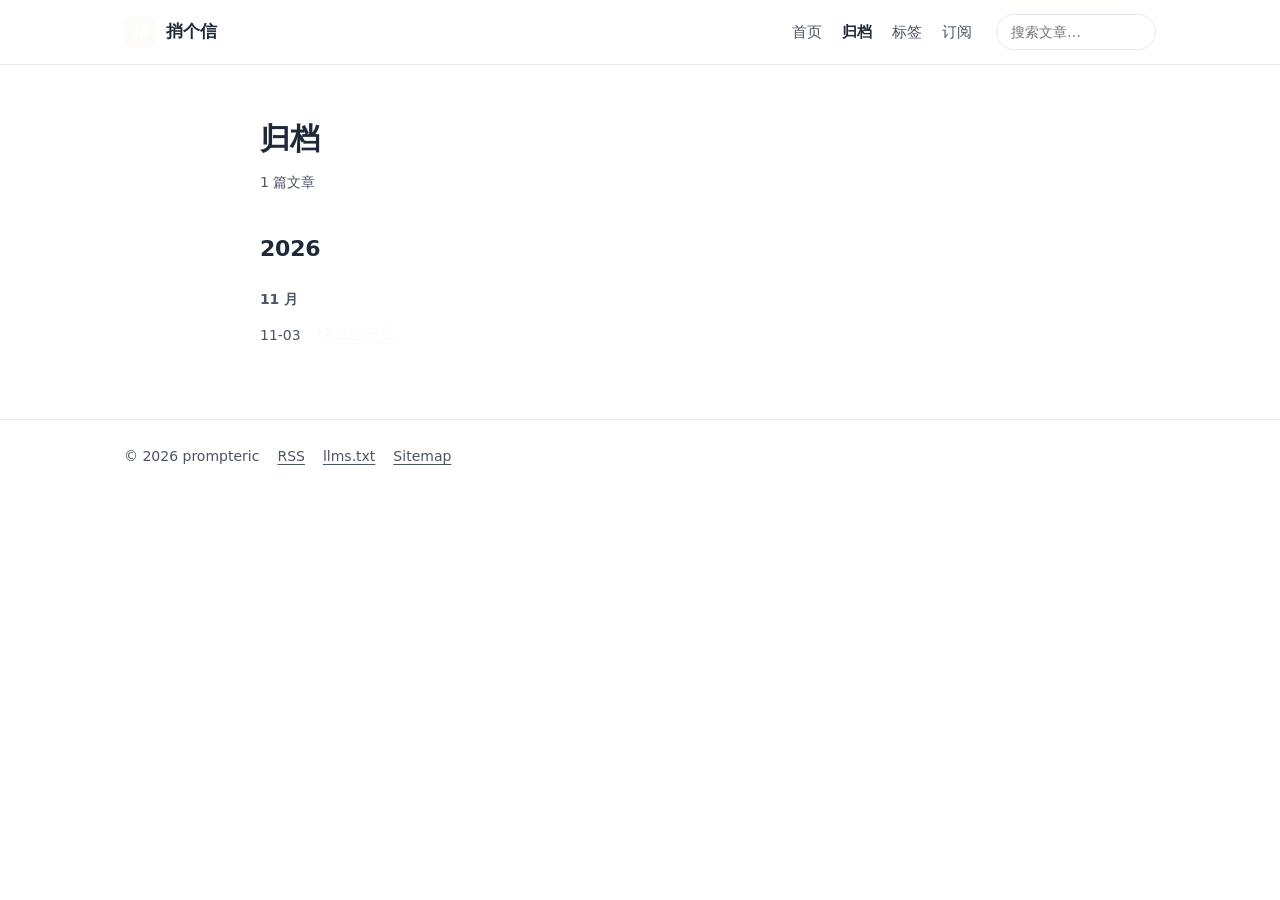
==== archive/index.html @ 539bc3d8 "Publish 1 posts (2026-11-03T08:26:52Z)" ====
<!doctype html>
<html lang="zh-CN">
<head>
<meta charset="utf-8">
<meta name="viewport" content="width=device-width, initial-scale=1">
<title>归档 · 捎个信</title>
<meta name="description" content="捎个信 · 归档">
<meta name="robots" content="index, follow, max-image-preview:large, max-snippet:-1">
<link rel="canonical" href="https://prompteric.github.io/archive/">
<link rel="alternate" type="application/atom+xml" title="捎个信" href="/feed.xml">
<meta property="og:site_name" content="捎个信">
<meta property="og:locale" content="zh_CN">
<meta property="og:type" content="website">
<meta property="og:title" content="归档">
<meta property="og:description" content="捎个信 · 归档">
<meta property="og:url" content="https://prompteric.github.io/archive/">
<meta name="twitter:card" content="summary">
<link rel="stylesheet" href="/style.css">
<style>:root { --accent: #fcfbf8; } @media (prefers-color-scheme: dark) { :root { --accent: color-mix(in srgb, #fcfbf8 55%, white); } }</style>
<script src="/script.js" defer></script>

</head>
<body data-copy-link="复制段落链接" data-copied="已复制段落链接">
<a class="skip" href="#main">跳到正文</a>
<header class="site-header"><div class="wrap">
<a class="brand" href="/"><span class="avatar initial" aria-hidden="true">捎</span><span>捎个信</span></a>
<nav class="site-nav" aria-label="首页"><a href="/">首页</a><a href="/archive/" aria-current="page">归档</a><a href="/tags/">标签</a><a href="/subscribe/">订阅</a></nav>
<form class="site-search" role="search" action="/search/"><input type="search" name="q" placeholder="搜索文章…" aria-label="搜索"></form>
</div></header>
<main id="main" class="wrap">
<div class="listing archive"><h1>归档</h1><p class="meta">1 篇文章</p>
<section><h2>2026</h2><h3>11 月</h3><ul><li><time datetime="2026-11-03T08:26:51.170Z">11-03</time><a href="/posts/%E7%BB%B5%E7%BE%8A%E5%8F%98%E4%BA%91%E6%9C%B5/">绵羊变云朵</a></li></ul></section></div>
</main>
<footer class="site-footer"><div class="wrap">
<span>© 2026 prompteric</span><a href="/feed.xml">RSS</a><a href="/llms.txt">llms.txt</a><a href="/sitemap.xml">Sitemap</a>
</div></footer>
</body>
</html>
---- style.css ----
:root { color-scheme: light dark; --text: #1f2937; --muted: #4b5563; --soft: #8391a5; --accent: #2563eb; --line: #e3e8ef; --bg: #fff; --card: #fff; --tint: #eff6ff; --mark: #f3eaa6; --code-bg: #f4f6fa; }
@media (prefers-color-scheme: dark) { :root { --text: #e6edf3; --muted: #a3afbf; --soft: #738196; --accent: #6ea8fe; --line: #263142; --bg: #0f1520; --card: #151d2a; --tint: #16233a; --mark: #5a5020; --code-bg: #172131; } }
* { box-sizing: border-box; }
html { -webkit-text-size-adjust: 100%; }
body { margin: 0; background: var(--bg); color: var(--text); font: 16px/1.75 system-ui, -apple-system, "PingFang SC", "Microsoft YaHei", "Noto Sans CJK SC", sans-serif; }
a { color: var(--accent); text-underline-offset: 3px; }
h1, h2, h3, .brand { font-weight: 650; letter-spacing: -.01em; }
img { max-width: 100%; height: auto; }
.skip { position: absolute; left: -999px; }
.skip:focus { left: 16px; top: 8px; z-index: 10; background: var(--card); padding: 4px 10px; border-radius: 6px; }
.wrap { max-width: 1080px; margin: 0 auto; padding: 0 24px; }

/* Header and footer */
.site-header { border-bottom: 1px solid var(--line); background: color-mix(in srgb, var(--bg) 92%, transparent); position: sticky; top: 0; z-index: 5; backdrop-filter: blur(8px); }
.site-header .wrap { display: flex; align-items: center; gap: 24px; min-height: 64px; flex-wrap: wrap; }
.brand { display: flex; align-items: center; gap: 10px; font-weight: 700; font-size: 17px; color: var(--text); text-decoration: none; }
.site-nav { display: flex; gap: 20px; margin-left: auto; font-size: 15px; flex-wrap: wrap; }
.site-nav a { color: var(--muted); text-decoration: none; }
.site-nav a:hover, .site-nav a[aria-current] { color: var(--text); }
.site-nav a[aria-current] { font-weight: 600; }
.site-search input { width: 160px; border: 1px solid var(--line); border-radius: 999px; padding: 5px 14px; font: inherit; font-size: 14px; background: var(--card); color: var(--text); }
.site-footer { border-top: 1px solid var(--line); margin-top: 64px; color: var(--muted); font-size: 14px; }
.site-footer .wrap { display: flex; gap: 8px 18px; flex-wrap: wrap; padding-top: 24px; padding-bottom: 40px; }
.site-footer a { color: var(--muted); }

/* Avatars and covers */
.avatar { border-radius: 50%; object-fit: cover; flex-shrink: 0; }
.avatar.initial { display: inline-grid; place-items: center; background: linear-gradient(135deg, color-mix(in srgb, var(--accent) 60%, white), var(--accent)); color: var(--bg); font-weight: 700; }
.brand .avatar { width: 32px; height: 32px; font-size: 15px; border-radius: 9px; }
.cover { display: block; width: 100%; object-fit: cover; border-radius: 12px; background: var(--tint); }
.cover.placeholder { background: radial-gradient(circle at 78% 28%, #ffffff55 0 16%, transparent 17%), radial-gradient(circle at 18% 82%, #ffffff33 0 11%, transparent 12%),
  linear-gradient(135deg, hsl(var(--hue) 18% 86%), hsl(var(--hue) 12% 62%) 60%, hsl(var(--hue) 10% 40%)); }

/* Shared bits */
.meta { color: var(--muted); font-size: 14px; margin: 0; }
.tag { display: inline-block; font-size: 13px; line-height: 1.6; color: var(--accent); background: var(--tint); border-radius: 999px; padding: 0 10px; margin: 0 4px 4px 0; text-decoration: none; }
.tags { margin: 6px 0 0; }
.section-title { font-size: 13px; font-weight: 600; letter-spacing: .14em; color: var(--muted); margin: 40px 0 8px; }
.box { background: var(--card); border: 1px solid var(--line); border-radius: 14px; padding: 18px 20px; margin-bottom: 20px; }
.box h2 { font-size: 15px; margin: 0 0 10px; }
.box p { margin: 0 0 8px; font-size: 14px; color: var(--muted); }
.button { display: inline-block; border: 1px solid var(--line); border-radius: 999px; padding: 5px 16px; color: var(--accent); text-decoration: none; font-size: 14px; background: var(--card); }
.links { display: flex; gap: 6px 16px; flex-wrap: wrap; margin: 10px 0 0; font-size: 14px; }

/* Home */
.hero { display: flex; gap: 28px; align-items: center; padding: 56px 0 16px; }
.hero .avatar { width: 96px; height: 96px; font-size: 36px; }
.hero h1 { margin: 0 0 6px; font-size: 34px; line-height: 1.3; }
.hero .lead { margin: 0; font-size: 17px; color: var(--muted); max-width: 640px; }
.hero .byline { margin: 8px 0 0; font-size: 14px; color: var(--muted); }
.featured { display: grid; grid-template-columns: 1.4fr 1fr; gap: 22px; }
.featured .stack { display: grid; gap: 22px; align-content: start; }
.featured > .card { display: flex; flex-direction: column; }
.featured > .card .cover { flex: 1; aspect-ratio: auto; min-height: 240px; }
.card { background: var(--card); border: 1px solid var(--line); border-radius: 16px; overflow: hidden; position: relative; transition: transform .15s, box-shadow .15s; }
.card:hover { transform: translateY(-2px); box-shadow: 0 10px 30px #211e1c1a; }
.card .cover { border-radius: 0; aspect-ratio: 16 / 9; }
.featured .stack .cover { aspect-ratio: 21 / 8; }
.card .body { padding: 16px 20px 18px; }
.card h3 { margin: 6px 0; font-size: 20px; line-height: 1.4; }
.featured .stack h3 { font-size: 17px; }
.card h3 a { color: var(--text); text-decoration: none; }
.card h3 a::after { content: ""; position: absolute; inset: 0; }
.card p { margin: 0; color: var(--muted); font-size: 14px; }
.card .tags { position: relative; z-index: 1; }
.home-grid { display: grid; grid-template-columns: minmax(0, 1fr) 280px; gap: 48px; }
.sidebar { padding-top: 76px; }
.more { text-align: center; margin: 28px 0 0; }

/* Post lists */
.post-list { list-style: none; padding: 0; margin: 0; }
.post-item { display: grid; grid-template-columns: minmax(0, 1fr); gap: 20px; padding: 22px 0; border-bottom: 1px solid var(--line); }
.post-item.has-cover { grid-template-columns: minmax(0, 1fr) 168px; }
.post-item .cover { aspect-ratio: 4 / 3; }
.post-item h2, .post-item h3 { margin: 2px 0 6px; font-size: 19px; line-height: 1.45; }
.post-item h2 a, .post-item h3 a { color: var(--text); text-decoration: none; }
.post-item h2 a:hover, .post-item h3 a:hover { color: var(--accent); }
.post-item .excerpt { margin: 0; color: var(--muted); font-size: 15px; }
.tag-cloud { list-style: none; padding: 0; margin: 0; display: flex; flex-wrap: wrap; gap: 4px 0; }
.tag-cloud a { margin-right: 14px; color: var(--muted); text-decoration: none; font-size: 14px; }
.tag-cloud a:hover { color: var(--accent); }
.tag-cloud span { color: var(--accent); font-weight: 600; margin-left: 3px; }
.listing { max-width: 760px; margin: 0 auto; }
.listing > h1 { font-size: 30px; margin: 48px 0 4px; }
.listing > .meta { margin-bottom: 12px; }
.archive h2 { font-size: 22px; margin: 36px 0 4px; }
.archive h3 { font-size: 14px; color: var(--muted); margin: 18px 0 4px; font-weight: 600; }
.archive ul { list-style: none; padding: 0; margin: 0; }
.archive li { display: flex; gap: 16px; padding: 6px 0; }
.archive time { color: var(--muted); font-size: 14px; font-variant-numeric: tabular-nums; flex-shrink: 0; padding-top: 2px; }
.tag-index { list-style: none; padding: 0; display: grid; grid-template-columns: repeat(auto-fill, minmax(180px, 1fr)); gap: 12px; }
.tag-index a { display: flex; justify-content: space-between; border: 1px solid var(--line); border-radius: 12px; padding: 10px 16px; text-decoration: none; background: var(--card); }
.tag-index span { color: var(--muted); font-size: 14px; }

/* Post */
.post-layout { display: grid; grid-template-columns: minmax(0, 720px) 220px; gap: 56px; justify-content: center; }
.post-layout.single { grid-template-columns: minmax(0, 720px); }
.crumbs { font-size: 14px; color: var(--muted); margin: 40px 0 12px; }
.crumbs a { color: var(--muted); }
.post h1 { font-size: 34px; line-height: 1.3; margin: 0 0 12px; }
.post > .cover { margin: 24px 0 8px; max-height: 420px; }
.summary { margin: 24px 0; border-left: 3px solid var(--accent); background: var(--tint); padding: 12px 18px; border-radius: 0 12px 12px 0; }
.summary strong { display: block; font-size: 12px; letter-spacing: .14em; color: var(--accent); }
.summary p { margin: 2px 0 0; }
.series { margin: 24px 0; border: 1px solid var(--line); border-radius: 12px; padding: 12px 18px; font-size: 15px; }
.series ol { margin: 6px 0 0; padding-left: 1.4em; }
.series [aria-current] { font-weight: 600; color: var(--text); }
.content { font-size: 17px; line-height: 1.85; overflow-wrap: break-word; }
.content h2, .content h3, .content h4, .content h5, .content h6 { line-height: 1.4; margin: 1.8em 0 .6em; scroll-margin-top: 80px; }
.content h2 { font-size: 1.45em; }
.content h3 { font-size: 1.2em; }
.content p, .content li { scroll-margin-top: 80px; }
.content [id] { position: relative; }
.content .anchor { position: absolute; left: -1.4em; width: 1.2em; text-align: center; color: var(--soft); text-decoration: none; opacity: 0; transition: opacity .15s; font-weight: 400; }
.content :hover > .anchor, .content .anchor:focus { opacity: 1; }
.content img { border-radius: 8px; display: block; margin: 1.2em auto; }
mark { background: linear-gradient(var(--mark), var(--mark)) 0 0 / 100% 100% no-repeat; color: inherit; padding: 0 2px; border-radius: 2px; }
code { font-family: ui-monospace, SFMono-Regular, Menlo, Consolas, monospace; font-size: .88em; background: var(--code-bg); padding: 1px 5px; border-radius: 5px; }
pre { overflow-x: auto; padding: 14px 18px; border-radius: 10px; background: var(--code-bg); line-height: 1.6; font-size: 15px; }
math { font-size: 1.12em; }
.math-block { overflow-x: auto; margin: 1.2em 0; padding: 4px 0; text-align: center; }
.math-block math { font-size: 1.2em; }
pre code { background: none; padding: 0; }
blockquote { margin: 1.2em 0; padding: 2px 18px; border-left: 3px solid var(--line); color: var(--muted); }
aside.callout { margin: 1.2em 0; padding: 4px 18px; border: 1px solid color-mix(in srgb, var(--accent) 30%, var(--line)); background: color-mix(in srgb, var(--accent) 7%, transparent); border-radius: 12px; }
table { border-collapse: collapse; display: block; overflow-x: auto; font-size: 15px; }
th, td { border: 1px solid var(--line); padding: 6px 12px; }
th { background: var(--tint); }
li.task { list-style: none; margin-left: -1.3em; }
hr { border: 0; border-top: 1px solid var(--line); margin: 2.4em 0; }
:target { background: color-mix(in srgb, var(--mark) 55%, transparent); border-radius: 4px; }
.post-footer { margin-top: 48px; }
.author-card { display: flex; gap: 16px; align-items: center; }
.author-card .avatar { width: 56px; height: 56px; font-size: 22px; }
.author-card p { margin: 2px 0 0; }
.cite { font-size: 14px; color: var(--muted); overflow-wrap: anywhere; }
.prev-next { display: grid; grid-template-columns: 1fr 1fr; gap: 14px; margin: 20px 0; }
.prev-next a { border: 1px solid var(--line); border-radius: 12px; padding: 12px 16px; text-decoration: none; color: var(--text); background: var(--card); }
.prev-next a:hover { border-color: var(--accent); }
.prev-next small { display: block; color: var(--muted); }
.prev-next .next { text-align: right; grid-column: 2; }
.related ul { list-style: none; padding: 0; display: grid; grid-template-columns: repeat(3, minmax(0, 1fr)); gap: 14px; }
.related .card .cover { aspect-ratio: 2 / 1; }
.related .card .body { padding: 10px 14px 12px; }
.related .card h3 { font-size: 15px; margin: 0 0 2px; }
.toc { position: sticky; top: 88px; margin-top: 124px; font-size: 14px; max-height: calc(100vh - 120px); overflow-y: auto; }
.toc h2 { font-size: 12px; letter-spacing: .14em; color: var(--muted); margin: 0 0 10px; }
.toc ol { list-style: none; margin: 0; padding: 0; }
.toc a { display: block; color: var(--muted); padding: 4px 0 4px 12px; border-left: 2px solid var(--line); text-decoration: none; line-height: 1.5; }
.toc .depth-1 a { padding-left: 24px; }
.toc .depth-2 a { padding-left: 36px; }
.toc a:hover { color: var(--text); }
.toc a.active { color: var(--accent); border-left-color: var(--accent); }

/* Search */
.search-form { display: flex; gap: 10px; margin: 16px 0 8px; }
.search-form input { flex: 1; border: 1px solid var(--line); border-radius: 12px; padding: 10px 16px; font: inherit; font-size: 17px; background: var(--card); color: var(--text); }
.search-form button { border: 0; border-radius: 12px; padding: 0 20px; font: inherit; background: var(--accent); color: var(--bg); }
.search-status { color: var(--muted); font-size: 14px; }
/* The map at the top of the home page (graph.js draws it): always a night field. */
.graph-hero { --graph-mono: "JetBrains Mono", "SFMono-Regular", ui-monospace, Menlo, Consolas, monospace; position: relative; height: clamp(440px, 74vh, 700px); margin: 8px 0 12px; background: #010419; color: #e8ebff; border-radius: 6px; overflow: hidden; isolation: isolate; }
.graph-stage { position: absolute; inset: 0; }
.graph-canvas { display: block; touch-action: pan-y; cursor: grab; }
.graph-index { position: absolute; z-index: 1; left: 0; right: 0; bottom: 0; margin: 0; padding: 7px 16px; list-style: none; display: flex; gap: 18px; overflow-x: auto; white-space: nowrap; scrollbar-width: none; font: 12px/1.6 var(--graph-mono); background: rgba(4, 6, 26, .72); border-top: 1px solid rgba(110, 135, 255, .35); -webkit-backdrop-filter: blur(4px); backdrop-filter: blur(4px); }
.graph-index a { display: inline-flex; gap: 6px; color: #e8ebff; text-decoration: none; }
.graph-index a span:last-child { color: rgba(232, 235, 255, .5); }
.graph-index a:hover, .graph-index a:focus-visible, .graph-index a.active { color: #49f190; outline: none; }
.graph-index a.active span:last-child { color: #49f190; }
.graph-caption { position: absolute; z-index: 1; left: 16px; top: 14px; margin: 0; font: 11px var(--graph-mono); color: rgba(232, 235, 255, .5); pointer-events: none; }
.graph-tip { position: absolute; z-index: 2; left: 0; top: 0; display: grid; gap: 2px; max-width: 280px; padding: 5px 9px 6px; background: #0822b5; color: #fff; font-size: 13px; line-height: 1.45; pointer-events: none; }
.graph-tip strong { font-weight: 500; }
.graph-tip span { color: rgba(255, 255, 255, .7); font: 11px/1.5 var(--graph-mono); }
.graph-tip em { color: #49f190; font-style: normal; font: 11px/1.5 var(--graph-mono); }
.graph-back { position: absolute; z-index: 2; right: 16px; top: 16px; padding: 5px 14px; border: 1px solid rgba(110, 135, 255, .6); border-radius: 999px; background: rgba(4, 6, 26, .8); color: #e8ebff; font: 12px var(--graph-mono); cursor: pointer; }
.graph-back:hover, .graph-back:focus-visible { border-color: #49f190; color: #49f190; outline: none; }
.graph-tip[hidden], .graph-back[hidden] { display: none; }
.toast { position: fixed; left: 50%; bottom: 24px; transform: translateX(-50%); background: var(--text); color: var(--bg); padding: 8px 16px; border-radius: 999px; font-size: 14px; z-index: 20; }

@media (max-width: 960px) {
  .post-layout { grid-template-columns: minmax(0, 720px); }
  .toc { display: none; }
  .home-grid { grid-template-columns: minmax(0, 1fr); gap: 0; }
  .sidebar { padding-top: 24px; }
}
@media (max-width: 680px) {
  .wrap { padding: 0 16px; }
  .site-header .wrap { gap: 4px 16px; padding-top: 10px; padding-bottom: 10px; }
  .site-nav { margin-left: 0; width: 100%; order: 3; gap: 16px; }
  .site-search { margin-left: auto; }
  .site-search input { width: 120px; }
  .hero { flex-direction: column; align-items: flex-start; gap: 16px; padding-top: 32px; }
  .hero h1, .post h1 { font-size: 26px; }
  .featured { grid-template-columns: minmax(0, 1fr); }
  .post-item.has-cover { grid-template-columns: minmax(0, 1fr) 96px; gap: 14px; }
  .post-item .excerpt { display: none; }
  .related ul, .prev-next { grid-template-columns: minmax(0, 1fr); }
  .prev-next .next { grid-column: 1; }
  .content .anchor { display: none; }
  .graph-hero { height: 520px; margin-left: -16px; margin-right: -16px; border-radius: 0; }
  .graph-caption { display: none; }
}
@media (prefers-reduced-motion: reduce) { .card { transition: none; } .card:hover { transform: none; } }
@media print { .site-header, .site-footer, .toc, .prev-next, .related { display: none; } }
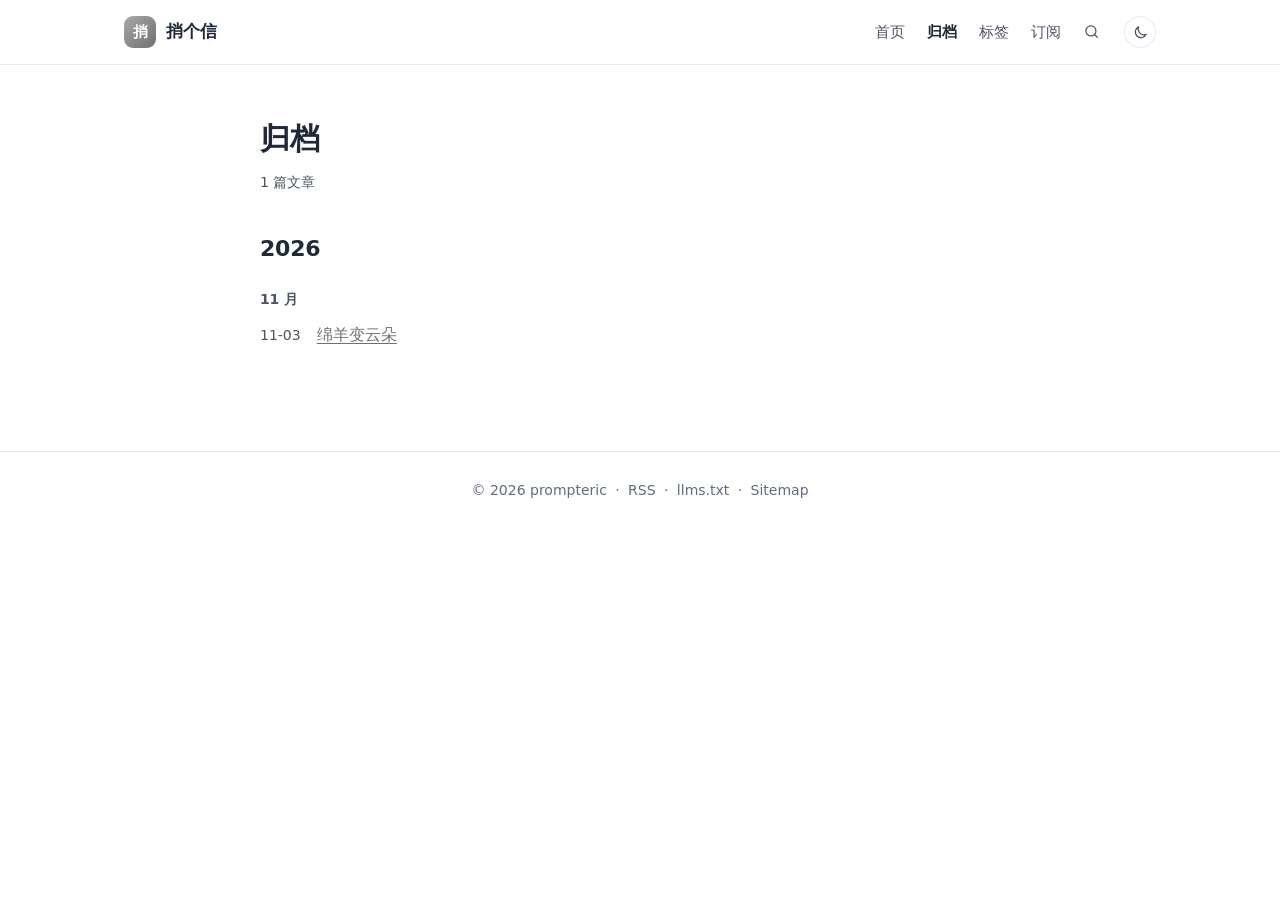
==== commit 07998e9a: "Publish 1 posts (2026-11-11T11:06:49Z)" ====
--- a/archive/index.html
+++ b/archive/index.html
@@ -3,6 +3,7 @@
 <head>
 <meta charset="utf-8">
 <meta name="viewport" content="width=device-width, initial-scale=1">
+<script>(function(){var r=document.documentElement;r.classList.add('js');try{if(localStorage.getItem('theme')==='dark')r.dataset.theme='dark'}catch(e){}})();</script>
 <title>归档 · 捎个信</title>
 <meta name="description" content="捎个信 · 归档">
 <meta name="robots" content="index, follow, max-image-preview:large, max-snippet:-1">
@@ -16,16 +17,15 @@
 <meta property="og:url" content="https://prompteric.github.io/archive/">
 <meta name="twitter:card" content="summary">
 <link rel="stylesheet" href="/style.css">
-<style>:root { --accent: #fcfbf8; } @media (prefers-color-scheme: dark) { :root { --accent: color-mix(in srgb, #fcfbf8 55%, white); } }</style>
+<style>:root { --accent: #70706f; --on-accent: #ffffff; --tint: #f4f4f4; } :root[data-theme="dark"] { --accent: #fcfbf8; --on-accent: #0a0a0a; --tint: #313130; }</style>
 <script src="/script.js" defer></script>
-
 </head>
 <body data-copy-link="复制段落链接" data-copied="已复制段落链接">
 <a class="skip" href="#main">跳到正文</a>
 <header class="site-header"><div class="wrap">
 <a class="brand" href="/"><span class="avatar initial" aria-hidden="true">捎</span><span>捎个信</span></a>
-<nav class="site-nav" aria-label="首页"><a href="/">首页</a><a href="/archive/" aria-current="page">归档</a><a href="/tags/">标签</a><a href="/subscribe/">订阅</a></nav>
-<form class="site-search" role="search" action="/search/"><input type="search" name="q" placeholder="搜索文章…" aria-label="搜索"></form>
+<nav class="site-nav" aria-label="首页"><a href="/">首页</a><a href="/archive/" aria-current="page">归档</a><a href="/tags/">标签</a><a href="/subscribe/">订阅</a><a href="/search/" aria-label="搜索" title="搜索"><svg class="i" viewBox="0 0 24 24" aria-hidden="true"><circle cx="11" cy="11" r="7"/><path d="M20 20l-3.6-3.6"/></svg></a></nav>
+<button class="theme" type="button" data-light="切换到浅色" data-dark="切换到深色" aria-label="切换到深色" title="切换到深色"><svg class="i moon" viewBox="0 0 24 24" aria-hidden="true"><path d="M20 14.5A8 8 0 0 1 9.5 4a8 8 0 1 0 10.5 10.5z"/></svg><svg class="i sun" viewBox="0 0 24 24" aria-hidden="true"><circle cx="12" cy="12" r="4"/><path d="M12 2.5v2M12 19.5v2M2.5 12h2M19.5 12h2M5.3 5.3l1.4 1.4M17.3 17.3l1.4 1.4M5.3 18.7l1.4-1.4M17.3 6.7l1.4-1.4"/></svg></button>
 </div></header>
 <main id="main" class="wrap">
 <div class="listing archive"><h1>归档</h1><p class="meta">1 篇文章</p>
--- a/style.css
+++ b/style.css
@@ -1,5 +1,6 @@
-:root { color-scheme: light dark; --text: #1f2937; --muted: #4b5563; --soft: #8391a5; --accent: #2563eb; --line: #e3e8ef; --bg: #fff; --card: #fff; --tint: #eff6ff; --mark: #f3eaa6; --code-bg: #f4f6fa; }
-@media (prefers-color-scheme: dark) { :root { --text: #e6edf3; --muted: #a3afbf; --soft: #738196; --accent: #6ea8fe; --line: #263142; --bg: #0f1520; --card: #151d2a; --tint: #16233a; --mark: #5a5020; --code-bg: #172131; } }
+/* White by default; the header button switches to dark, remembered per browser (data-theme on <html>). */
+:root { color-scheme: light; --text: #1f2937; --muted: #4b5563; --soft: #5f6c80; --accent: #2563eb; --on-accent: #fff; --line: #e3e8ef; --bg: #fff; --card: #fff; --tint: #eff6ff; --mark: rgba(255, 230, 0, .5); --code-bg: #f4f6fa; }
+:root[data-theme="dark"] { color-scheme: dark; --text: #ededed; --muted: #a3a3a3; --soft: #8c8c8c; --accent: #6ea8fe; --on-accent: #0a0a0a; --line: #242424; --bg: #0a0a0a; --card: #151515; --tint: #111b2c; --mark: rgba(255, 214, 0, .3); --code-bg: #171717; }
 * { box-sizing: border-box; }
 html { -webkit-text-size-adjust: 100%; }
 body { margin: 0; background: var(--bg); color: var(--text); font: 16px/1.75 system-ui, -apple-system, "PingFang SC", "Microsoft YaHei", "Noto Sans CJK SC", sans-serif; }
@@ -12,20 +13,30 @@
 
 /* Header and footer */
 .site-header { border-bottom: 1px solid var(--line); background: color-mix(in srgb, var(--bg) 92%, transparent); position: sticky; top: 0; z-index: 5; backdrop-filter: blur(8px); }
-.site-header .wrap { display: flex; align-items: center; gap: 24px; min-height: 64px; flex-wrap: wrap; }
-.brand { display: flex; align-items: center; gap: 10px; font-weight: 700; font-size: 17px; color: var(--text); text-decoration: none; }
-.site-nav { display: flex; gap: 20px; margin-left: auto; font-size: 15px; flex-wrap: wrap; }
-.site-nav a { color: var(--muted); text-decoration: none; }
+.site-header .wrap { display: flex; align-items: center; gap: 24px; min-height: 64px; }
+.brand { display: flex; align-items: center; gap: 10px; font-weight: 650; font-size: 17px; color: var(--text); text-decoration: none; margin-right: auto; min-width: 0; }
+.brand span { overflow: hidden; text-overflow: ellipsis; white-space: nowrap; }
+.site-nav { display: flex; align-items: center; gap: 22px; font-size: 15px; }
+.site-nav a { color: var(--muted); text-decoration: none; padding: 6px 0; transition: color .2s; white-space: nowrap; }
 .site-nav a:hover, .site-nav a[aria-current] { color: var(--text); }
 .site-nav a[aria-current] { font-weight: 600; }
-.site-search input { width: 160px; border: 1px solid var(--line); border-radius: 999px; padding: 5px 14px; font: inherit; font-size: 14px; background: var(--card); color: var(--text); }
-.site-footer { border-top: 1px solid var(--line); margin-top: 64px; color: var(--muted); font-size: 14px; }
-.site-footer .wrap { display: flex; gap: 8px 18px; flex-wrap: wrap; padding-top: 24px; padding-bottom: 40px; }
-.site-footer a { color: var(--muted); }
+svg.i { width: 1.15em; height: 1.15em; fill: none; stroke: currentColor; stroke-width: 1.75; stroke-linecap: round; stroke-linejoin: round; vertical-align: -.2em; flex: none; }
+.theme { display: none; width: 32px; height: 32px; place-items: center; flex: none; border: 1px solid var(--line); border-radius: 999px; padding: 0; background: var(--card); color: var(--muted); cursor: pointer; font: inherit; transition: color .2s, border-color .2s; }
+.js .theme { display: grid; }
+.theme:hover, .theme:focus-visible { color: var(--accent); border-color: var(--accent); }
+.theme svg.i { width: 17px; height: 17px; vertical-align: 0; }
+.theme .sun, [data-theme="dark"] .theme .moon { display: none; }
+[data-theme="dark"] .theme .sun { display: block; }
+:focus-visible { outline: 2px solid var(--accent); outline-offset: 3px; }
+.site-footer { border-top: 1px solid var(--line); margin-top: 96px; color: var(--soft); font-size: 14px; text-align: center; }
+.site-footer .wrap { display: flex; justify-content: center; gap: 4px 0; flex-wrap: wrap; padding-top: 26px; padding-bottom: 34px; }
+.site-footer .wrap > * + *::before { content: "·"; margin: 0 .6em; color: var(--soft); }
+.site-footer a { color: var(--soft); text-decoration: none; }
+.site-footer a:hover { color: var(--text); }
 
 /* Avatars and covers */
 .avatar { border-radius: 50%; object-fit: cover; flex-shrink: 0; }
-.avatar.initial { display: inline-grid; place-items: center; background: linear-gradient(135deg, color-mix(in srgb, var(--accent) 60%, white), var(--accent)); color: var(--bg); font-weight: 700; }
+.avatar.initial { display: inline-grid; place-items: center; background: linear-gradient(135deg, color-mix(in srgb, var(--accent) 60%, white), var(--accent)); color: var(--on-accent); font-weight: 700; }
 .brand .avatar { width: 32px; height: 32px; font-size: 15px; border-radius: 9px; }
 .cover { display: block; width: 100%; object-fit: cover; border-radius: 12px; background: var(--tint); }
 .cover.placeholder { background: radial-gradient(circle at 78% 28%, #ffffff55 0 16%, transparent 17%), radial-gradient(circle at 18% 82%, #ffffff33 0 11%, transparent 12%),
@@ -155,7 +166,7 @@
 /* Search */
 .search-form { display: flex; gap: 10px; margin: 16px 0 8px; }
 .search-form input { flex: 1; border: 1px solid var(--line); border-radius: 12px; padding: 10px 16px; font: inherit; font-size: 17px; background: var(--card); color: var(--text); }
-.search-form button { border: 0; border-radius: 12px; padding: 0 20px; font: inherit; background: var(--accent); color: var(--bg); }
+.search-form button { border: 0; border-radius: 12px; padding: 0 20px; font: inherit; background: var(--accent); color: var(--on-accent); }
 .search-status { color: var(--muted); font-size: 14px; }
 /* The map at the top of the home page (graph.js draws it): always a night field. */
 .graph-hero { --graph-mono: "JetBrains Mono", "SFMono-Regular", ui-monospace, Menlo, Consolas, monospace; position: relative; height: clamp(440px, 74vh, 700px); margin: 8px 0 12px; background: #010419; color: #e8ebff; border-radius: 6px; overflow: hidden; isolation: isolate; }
@@ -164,15 +175,15 @@
 .graph-index { position: absolute; z-index: 1; left: 0; right: 0; bottom: 0; margin: 0; padding: 7px 16px; list-style: none; display: flex; gap: 18px; overflow-x: auto; white-space: nowrap; scrollbar-width: none; font: 12px/1.6 var(--graph-mono); background: rgba(4, 6, 26, .72); border-top: 1px solid rgba(110, 135, 255, .35); -webkit-backdrop-filter: blur(4px); backdrop-filter: blur(4px); }
 .graph-index a { display: inline-flex; gap: 6px; color: #e8ebff; text-decoration: none; }
 .graph-index a span:last-child { color: rgba(232, 235, 255, .5); }
-.graph-index a:hover, .graph-index a:focus-visible, .graph-index a.active { color: #49f190; outline: none; }
-.graph-index a.active span:last-child { color: #49f190; }
+.graph-index a:hover, .graph-index a:focus-visible, .graph-index a.active { color: #7cc4ff; outline: none; }
+.graph-index a.active span:last-child { color: #7cc4ff; }
 .graph-caption { position: absolute; z-index: 1; left: 16px; top: 14px; margin: 0; font: 11px var(--graph-mono); color: rgba(232, 235, 255, .5); pointer-events: none; }
 .graph-tip { position: absolute; z-index: 2; left: 0; top: 0; display: grid; gap: 2px; max-width: 280px; padding: 5px 9px 6px; background: #0822b5; color: #fff; font-size: 13px; line-height: 1.45; pointer-events: none; }
 .graph-tip strong { font-weight: 500; }
 .graph-tip span { color: rgba(255, 255, 255, .7); font: 11px/1.5 var(--graph-mono); }
-.graph-tip em { color: #49f190; font-style: normal; font: 11px/1.5 var(--graph-mono); }
+.graph-tip em { color: #7cc4ff; font-style: normal; font: 11px/1.5 var(--graph-mono); }
 .graph-back { position: absolute; z-index: 2; right: 16px; top: 16px; padding: 5px 14px; border: 1px solid rgba(110, 135, 255, .6); border-radius: 999px; background: rgba(4, 6, 26, .8); color: #e8ebff; font: 12px var(--graph-mono); cursor: pointer; }
-.graph-back:hover, .graph-back:focus-visible { border-color: #49f190; color: #49f190; outline: none; }
+.graph-back:hover, .graph-back:focus-visible { border-color: #7cc4ff; color: #7cc4ff; outline: none; }
 .graph-tip[hidden], .graph-back[hidden] { display: none; }
 .toast { position: fixed; left: 50%; bottom: 24px; transform: translateX(-50%); background: var(--text); color: var(--bg); padding: 8px 16px; border-radius: 999px; font-size: 14px; z-index: 20; }
 
@@ -184,10 +195,8 @@
 }
 @media (max-width: 680px) {
   .wrap { padding: 0 16px; }
-  .site-header .wrap { gap: 4px 16px; padding-top: 10px; padding-bottom: 10px; }
-  .site-nav { margin-left: 0; width: 100%; order: 3; gap: 16px; }
-  .site-search { margin-left: auto; }
-  .site-search input { width: 120px; }
+  .site-header .wrap { flex-wrap: wrap; gap: 4px 12px; padding-top: 10px; padding-bottom: 6px; min-height: 0; }
+  .site-nav { width: 100%; order: 3; gap: 16px; overflow-x: auto; scrollbar-width: none; }
   .hero { flex-direction: column; align-items: flex-start; gap: 16px; padding-top: 32px; }
   .hero h1, .post h1 { font-size: 26px; }
   .featured { grid-template-columns: minmax(0, 1fr); }
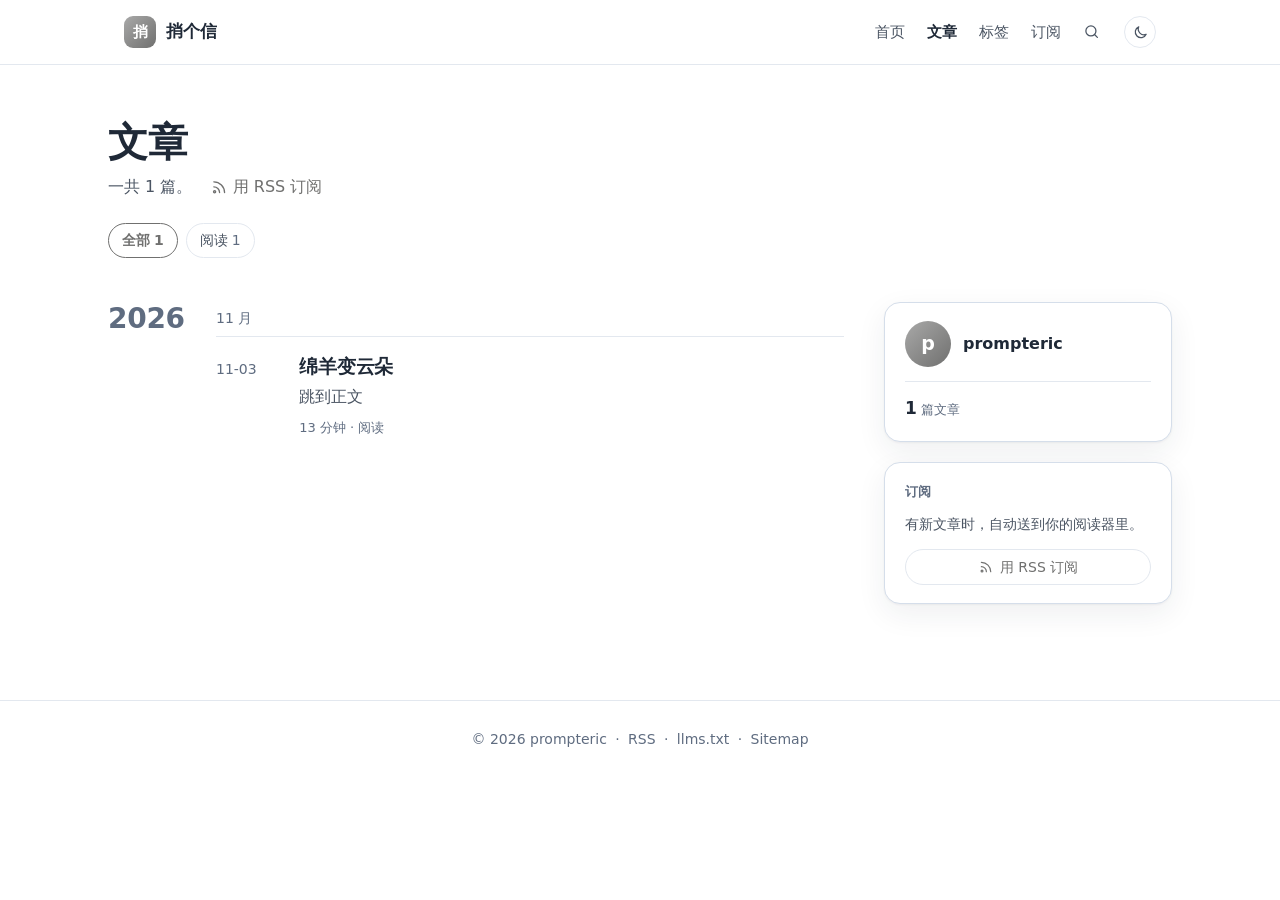
==== commit 7ce11345: "Publish 1 posts (2026-11-23T16:12:10Z)" ====
--- a/archive/index.html
+++ b/archive/index.html
@@ -4,32 +4,44 @@
 <meta charset="utf-8">
 <meta name="viewport" content="width=device-width, initial-scale=1">
 <script>(function(){var r=document.documentElement;r.classList.add('js');try{if(localStorage.getItem('theme')==='dark')r.dataset.theme='dark'}catch(e){}})();</script>
-<title>归档 · 捎个信</title>
-<meta name="description" content="捎个信 · 归档">
+<title>文章 · 捎个信</title>
+<meta name="description" content="捎个信 · 文章">
 <meta name="robots" content="index, follow, max-image-preview:large, max-snippet:-1">
 <link rel="canonical" href="https://prompteric.github.io/archive/">
 <link rel="alternate" type="application/atom+xml" title="捎个信" href="/feed.xml">
 <meta property="og:site_name" content="捎个信">
 <meta property="og:locale" content="zh_CN">
 <meta property="og:type" content="website">
-<meta property="og:title" content="归档">
-<meta property="og:description" content="捎个信 · 归档">
+<meta property="og:title" content="文章">
+<meta property="og:description" content="捎个信 · 文章">
 <meta property="og:url" content="https://prompteric.github.io/archive/">
 <meta name="twitter:card" content="summary">
 <link rel="stylesheet" href="/style.css">
 <style>:root { --accent: #70706f; --on-accent: #ffffff; --tint: #f4f4f4; } :root[data-theme="dark"] { --accent: #fcfbf8; --on-accent: #0a0a0a; --tint: #313130; }</style>
 <script src="/script.js" defer></script>
 </head>
-<body data-copy-link="复制段落链接" data-copied="已复制段落链接">
+<body data-copy-link="复制段落链接" data-copied="已复制段落链接" data-xref="引用" data-xref-jump="跳到原文" data-xref-back="回到引用处" data-xref-close="关闭">
 <a class="skip" href="#main">跳到正文</a>
 <header class="site-header"><div class="wrap">
 <a class="brand" href="/"><span class="avatar initial" aria-hidden="true">捎</span><span>捎个信</span></a>
-<nav class="site-nav" aria-label="首页"><a href="/">首页</a><a href="/archive/" aria-current="page">归档</a><a href="/tags/">标签</a><a href="/subscribe/">订阅</a><a href="/search/" aria-label="搜索" title="搜索"><svg class="i" viewBox="0 0 24 24" aria-hidden="true"><circle cx="11" cy="11" r="7"/><path d="M20 20l-3.6-3.6"/></svg></a></nav>
+<nav class="site-nav" aria-label="首页"><a href="/">首页</a><a href="/archive/" aria-current="page">文章</a><a href="/tags/">标签</a><a href="/subscribe/">订阅</a><a href="/search/" aria-label="搜索" title="搜索"><svg class="i" viewBox="0 0 24 24" aria-hidden="true"><circle cx="11" cy="11" r="7"/><path d="M20 20l-3.6-3.6"/></svg></a></nav>
+
 <button class="theme" type="button" data-light="切换到浅色" data-dark="切换到深色" aria-label="切换到深色" title="切换到深色"><svg class="i moon" viewBox="0 0 24 24" aria-hidden="true"><path d="M20 14.5A8 8 0 0 1 9.5 4a8 8 0 1 0 10.5 10.5z"/></svg><svg class="i sun" viewBox="0 0 24 24" aria-hidden="true"><circle cx="12" cy="12" r="4"/><path d="M12 2.5v2M12 19.5v2M2.5 12h2M19.5 12h2M5.3 5.3l1.4 1.4M17.3 17.3l1.4 1.4M5.3 18.7l1.4-1.4M17.3 6.7l1.4-1.4"/></svg></button>
 </div></header>
-<main id="main" class="wrap">
-<div class="listing archive"><h1>归档</h1><p class="meta">1 篇文章</p>
-<section><h2>2026</h2><h3>11 月</h3><ul><li><time datetime="2026-11-03T08:26:51.170Z">11-03</time><a href="/posts/%E7%BB%B5%E7%BE%8A%E5%8F%98%E4%BA%91%E6%9C%B5/">绵羊变云朵</a></li></ul></section></div>
+<main id="main">
+<div class="wrap list-head">
+<h1>文章</h1>
+<p class="sub"><span>一共 1 篇。</span><a href="/feed.xml"><svg class="i" viewBox="0 0 24 24" aria-hidden="true"><path d="M5 5a14 14 0 0 1 14 14M5 11.5a7.5 7.5 0 0 1 7.5 7.5"/><circle cx="6" cy="18" r="1.4"/></svg>用 RSS 订阅</a></p>
+<nav class="tag-bar" aria-label="按标签看"><a href="/archive/" aria-current="page">全部<span>1</span></a><a href="/tags/%E9%98%85%E8%AF%BB/">阅读<span>1</span></a></nav></div>
+<div class="wrap list-page">
+<div class="years">
+<section class="year"><h2>2026</h2><div><h3 class="month">11 月</h3><article class="row"><time datetime="2026-11-03T08:26:51.170Z">11-03</time><div><h3><a href="/posts/%E7%BB%B5%E7%BE%8A%E5%8F%98%E4%BA%91%E6%9C%B5/">绵羊变云朵</a></h3><p>跳到正文</p><span class="meta">13 分钟 · <a href="/tags/%E9%98%85%E8%AF%BB/" rel="tag">阅读</a></span></div></article></div></section>
+</div>
+<aside class="side list-side">
+<section class="box me"><span class="avatar initial" aria-hidden="true">p</span><div><b>prompteric</b></div><p class="stat"><b>1</b> 篇文章</p></section>
+<section class="box sub-box"><h2>订阅</h2><p>有新文章时，自动送到你的阅读器里。</p><a class="button" href="/subscribe/"><svg class="i" viewBox="0 0 24 24" aria-hidden="true"><path d="M5 5a14 14 0 0 1 14 14M5 11.5a7.5 7.5 0 0 1 7.5 7.5"/><circle cx="6" cy="18" r="1.4"/></svg>用 RSS 订阅</a></section>
+</aside>
+</div>
 </main>
 <footer class="site-footer"><div class="wrap">
 <span>© 2026 prompteric</span><a href="/feed.xml">RSS</a><a href="/llms.txt">llms.txt</a><a href="/sitemap.xml">Sitemap</a>
--- a/style.css
+++ b/style.css
@@ -1,6 +1,8 @@
 /* White by default; the header button switches to dark, remembered per browser (data-theme on <html>). */
-:root { color-scheme: light; --text: #1f2937; --muted: #4b5563; --soft: #5f6c80; --accent: #2563eb; --on-accent: #fff; --line: #e3e8ef; --bg: #fff; --card: #fff; --tint: #eff6ff; --mark: rgba(255, 230, 0, .5); --code-bg: #f4f6fa; }
-:root[data-theme="dark"] { color-scheme: dark; --text: #ededed; --muted: #a3a3a3; --soft: #8c8c8c; --accent: #6ea8fe; --on-accent: #0a0a0a; --line: #242424; --bg: #0a0a0a; --card: #151515; --tint: #111b2c; --mark: rgba(255, 214, 0, .3); --code-bg: #171717; }
+:root { color-scheme: light; --text: #1f2937; --muted: #4b5563; --soft: #5f6c80; --accent: #2563eb; --on-accent: #fff; --line: #e3e8ef; --edge: #d5deea; --bg: #fff; --card: #fff; --tint: #eff6ff; --dot: #c6d3e6; --mark: rgba(255, 230, 0, .5); --code-bg: #f4f6fa;
+  --shadow: 0 1px 2px rgb(31 41 55 / .05), 0 10px 30px rgb(31 41 55 / .07); --ease: cubic-bezier(.16, 1, .3, 1); }
+:root[data-theme="dark"] { color-scheme: dark; --text: #ededed; --muted: #a3a3a3; --soft: #8c8c8c; --accent: #6ea8fe; --on-accent: #0a0a0a; --line: #242424; --edge: #303030; --bg: #0a0a0a; --card: #151515; --tint: #111b2c; --dot: #2a2a2a; --mark: rgba(255, 214, 0, .3); --code-bg: #171717;
+  --shadow: 0 1px 2px rgb(0 0 0 / .5), 0 10px 30px rgb(0 0 0 / .6); }
 * { box-sizing: border-box; }
 html { -webkit-text-size-adjust: 100%; }
 body { margin: 0; background: var(--bg); color: var(--text); font: 16px/1.75 system-ui, -apple-system, "PingFang SC", "Microsoft YaHei", "Noto Sans CJK SC", sans-serif; }
@@ -28,6 +30,10 @@
 .theme .sun, [data-theme="dark"] .theme .moon { display: none; }
 [data-theme="dark"] .theme .sun { display: block; }
 :focus-visible { outline: 2px solid var(--accent); outline-offset: 3px; }
+/* Controls that work only with script.js (copy, share, cite, the dock) stay out of a page read
+   without it, and out of the editor's preview, which leaves script.js out. script.js sets .scripted. */
+html:not(.scripted) .js-only { display: none !important; }
+.dots { background: var(--bg) radial-gradient(circle, var(--dot) 1.2px, transparent 1.6px) 0 0 / 28px 28px; }
 .site-footer { border-top: 1px solid var(--line); margin-top: 96px; color: var(--soft); font-size: 14px; text-align: center; }
 .site-footer .wrap { display: flex; justify-content: center; gap: 4px 0; flex-wrap: wrap; padding-top: 26px; padding-bottom: 34px; }
 .site-footer .wrap > * + *::before { content: "·"; margin: 0 .6em; color: var(--soft); }
@@ -94,74 +100,221 @@
 .listing { max-width: 760px; margin: 0 auto; }
 .listing > h1 { font-size: 30px; margin: 48px 0 4px; }
 .listing > .meta { margin-bottom: 12px; }
-.archive h2 { font-size: 22px; margin: 36px 0 4px; }
-.archive h3 { font-size: 14px; color: var(--muted); margin: 18px 0 4px; font-weight: 600; }
-.archive ul { list-style: none; padding: 0; margin: 0; }
-.archive li { display: flex; gap: 16px; padding: 6px 0; }
-.archive time { color: var(--muted); font-size: 14px; font-variant-numeric: tabular-nums; flex-shrink: 0; padding-top: 2px; }
+/* The post list (and each tag's): tags along the top, featured posts on a dot-grid band, then the
+   posts by year and month, with a short side (author, series, subscribe). */
+.list-head { max-width: 1112px; padding-top: 52px; }
+.list-head h1 { font-size: 40px; margin: 0; line-height: 1.25; }
+.list-head .sub { color: var(--muted); margin: 6px 0 0; display: flex; flex-wrap: wrap; gap: 4px 18px; align-items: center; }
+.list-head .sub a { display: inline-flex; align-items: center; gap: 4px; text-decoration: none; }
+.tag-bar { display: flex; flex-wrap: wrap; gap: 8px; margin-top: 22px; }
+.tag-bar a { font-size: 14px; border: 1px solid var(--line); border-radius: 999px; padding: 4px 13px; color: var(--muted); background: var(--card); text-decoration: none; transition: color .2s, border-color .2s; }
+.tag-bar a:hover { color: var(--text); border-color: var(--edge); }
+.tag-bar a span { color: var(--soft); margin-left: 4px; }
+.tag-bar [aria-current] { border-color: var(--accent); color: var(--accent); font-weight: 600; }
+.tag-bar [aria-current] span { color: inherit; }
+.board-band { margin-top: 32px; border-block: 1px solid var(--line); padding: 32px 0 40px; }
+.board-band .wrap { max-width: 1112px; }
+.board-band .label { color: var(--soft); font-size: 14px; margin: 0 0 14px; }
+.board-band .in { display: grid; grid-template-columns: repeat(2, minmax(0, 1fr)); gap: 22px; }
+.board-card { display: grid; grid-template-rows: auto 1fr; overflow: hidden; background: var(--card); border: 1px solid var(--edge); border-radius: 16px; box-shadow: var(--shadow); color: var(--text); text-decoration: none; transition: transform .25s var(--ease), border-color .2s; }
+.board-card:hover { transform: translateY(-2px); border-color: var(--accent); }
+.board-card:nth-child(1) { rotate: -.5deg; }
+.board-card:nth-child(2) { rotate: .6deg; }
+.board-card .cover { height: 132px; border-radius: 0; border-bottom: 1px solid var(--line); }
+.board-card .body { padding: 16px 22px 20px; }
+.board-card h2 { font-size: 22px; margin: 2px 0 6px; line-height: 1.35; transition: color .2s; }
+.board-card:hover h2 { color: var(--accent); }
+.board-card p { color: var(--muted); margin: 0; }
+.board-card .meta { display: block; font-size: 13px; color: var(--soft); }
+.board-card p + .meta { margin-top: 8px; }
+.list-page { max-width: 1112px; display: grid; grid-template-columns: minmax(0, 1fr) 288px; gap: 40px; align-items: start; }
+.year { display: grid; grid-template-columns: 88px minmax(0, 1fr); gap: 0 20px; padding-top: 44px; }
+.year > h2 { font-size: 28px; font-weight: 650; color: var(--soft); line-height: 1.2; position: sticky; top: 84px; align-self: start; margin: 0; }
+.month { color: var(--soft); font-size: 14px; font-weight: 400; padding: 14px 0 6px; margin: 0; letter-spacing: 0; }
+.year .month:first-child { padding-top: 4px; }
+.row { display: grid; grid-template-columns: 4.2em minmax(0, 1fr); gap: 0 16px; padding: 16px 0; border-top: 1px solid var(--line); }
+.row.has-cover { grid-template-columns: 4.2em minmax(0, 1fr) 136px; }
+.row time { color: var(--soft); font-size: 14px; padding-top: 4px; font-variant-numeric: tabular-nums; }
+.row h3 { font-size: 19px; line-height: 1.45; margin: 0; }
+.row h3 a { color: var(--text); text-decoration: none; transition: color .2s; }
+.row h3 a:hover { color: var(--accent); }
+.row p { color: var(--muted); margin: 2px 0 0; max-width: 60ch; display: -webkit-box; -webkit-line-clamp: 3; line-clamp: 3; -webkit-box-orient: vertical; overflow: hidden; }
+.row .meta { display: block; margin-top: 6px; font-size: 13px; color: var(--soft); }
+.row .meta a { color: var(--soft); text-decoration: none; }
+.row .meta a:hover { color: var(--accent); }
+.row .cover { width: 136px; height: 88px; margin-top: 4px; border: 1px solid var(--line); border-radius: 10px; }
+.list-side { margin-top: 44px; }
+.list-side h2 { font-size: 13px; color: var(--soft); font-weight: 600; letter-spacing: 0; margin: 0 0 8px; }
+.list-side .me .stat { grid-column: 1 / -1; margin: 10px 0 0; padding-top: 12px; border-top: 1px solid var(--line); font-size: 13px; color: var(--soft); }
+.list-side .me .stat b { font-size: 17px; color: var(--text); font-variant-numeric: tabular-nums; }
+.series-box ol { list-style: none; margin: 0; padding: 0; }
+.series-box li { display: flex; justify-content: space-between; gap: 12px; padding: 7px 0; border-top: 1px solid var(--line); font-size: 15px; }
+.series-box li:first-child { border-top: 0; padding-top: 0; }
+.series-box a { color: var(--text); text-decoration: none; }
+.series-box a:hover { color: var(--accent); }
+.series-box span { color: var(--soft); font-size: 13px; white-space: nowrap; }
+.sub-box p { font-size: 14px; color: var(--muted); margin: 0 0 12px; }
+.sub-box .button { display: flex; align-items: center; justify-content: center; gap: 6px; width: 100%; }
 .tag-index { list-style: none; padding: 0; display: grid; grid-template-columns: repeat(auto-fill, minmax(180px, 1fr)); gap: 12px; }
 .tag-index a { display: flex; justify-content: space-between; border: 1px solid var(--line); border-radius: 12px; padding: 10px 16px; text-decoration: none; background: var(--card); }
 .tag-index span { color: var(--muted); font-size: 14px; }
 
-/* Post */
-.post-layout { display: grid; grid-template-columns: minmax(0, 720px) 220px; gap: 56px; justify-content: center; }
-.post-layout.single { grid-template-columns: minmax(0, 720px); }
-.crumbs { font-size: 14px; color: var(--muted); margin: 40px 0 12px; }
-.crumbs a { color: var(--muted); }
-.post h1 { font-size: 34px; line-height: 1.3; margin: 0 0 12px; }
-.post > .cover { margin: 24px 0 8px; max-height: 420px; }
-.summary { margin: 24px 0; border-left: 3px solid var(--accent); background: var(--tint); padding: 12px 18px; border-radius: 0 12px 12px 0; }
-.summary strong { display: block; font-size: 12px; letter-spacing: .14em; color: var(--accent); }
-.summary p { margin: 2px 0 0; }
-.series { margin: 24px 0; border: 1px solid var(--line); border-radius: 12px; padding: 12px 18px; font-size: 15px; }
-.series ol { margin: 6px 0 0; padding-left: 1.4em; }
-.series [aria-current] { font-weight: 600; color: var(--text); }
-.content { font-size: 17px; line-height: 1.85; overflow-wrap: break-word; }
-.content h2, .content h3, .content h4, .content h5, .content h6 { line-height: 1.4; margin: 1.8em 0 .6em; scroll-margin-top: 80px; }
-.content h2 { font-size: 1.45em; }
-.content h3 { font-size: 1.2em; }
-.content p, .content li { scroll-margin-top: 80px; }
+/* Post: a sheet of paper on the dot-grid desk, with a short side (author, then contents) that
+   stays in view. Inside the sheet the text runs about 38 characters a line (768 less 2 x 60). */
+.desk { padding: 28px 24px 0; }
+.post-wrap { max-width: 1112px; margin: 0 auto; display: grid; grid-template-columns: minmax(0, 768px) 288px; gap: 28px; justify-content: center; align-items: start; }
+.post-wrap.single { grid-template-columns: minmax(0, 768px); }
+.sheet { min-width: 0; background: var(--card); border: 1px solid var(--edge); border-radius: 18px; box-shadow: var(--shadow); padding: 40px 60px 36px; }
+.crumbs { font-size: 14px; color: var(--soft); }
+.crumbs a { color: var(--soft); text-decoration: none; }
+.crumbs a:hover { color: var(--accent); }
+.crumbs span { margin: 0 6px; }
+.post h1 { font-size: 38px; line-height: 1.28; margin: 12px 0 16px; text-wrap: balance; }
+.by { display: flex; align-items: center; gap: 12px; padding-bottom: 18px; border-bottom: 1px solid var(--line); }
+.by .avatar { width: 40px; height: 40px; font-size: 17px; }
+.by b { display: block; font-weight: 600; line-height: 1.3; }
+.by .meta, .by .count { font-size: 13px; color: var(--soft); }
+.by .count { margin: 0 0 0 auto; text-align: right; }
+.post > .cover { margin: 22px 0 4px; max-height: 420px; }
+.summary { margin: 18px 0 0; background: var(--tint); border-radius: 12px; padding: 14px 18px; }
+.summary strong { color: var(--accent); margin-right: 6px; }
+.summary p { display: inline; margin: 0; }
+.series, .toc-in { margin: 12px 0 0; border: 1px solid var(--line); border-radius: 12px; padding: 11px 18px; font-size: 15px; }
+.series summary, .toc-in summary { cursor: pointer; color: var(--muted); list-style: none; display: flex; justify-content: space-between; gap: 12px; }
+.series summary::-webkit-details-marker, .toc-in summary::-webkit-details-marker { display: none; }
+.series summary b { color: var(--text); font-weight: 600; }
+.series ol { margin: 10px 0 2px 1.3em; padding: 0; color: var(--muted); line-height: 2; }
+.series a { color: var(--muted); text-decoration: none; }
+.series a:hover { color: var(--accent); }
+.series [aria-current] { color: var(--text); font-weight: 600; }
+.toc-in { display: none; }
+.toc-in ol { list-style: none; margin: 8px 0 4px; padding: 0; line-height: 1.9; }
+.toc-in a { color: var(--muted); text-decoration: none; }
+.toc-in .depth-1 { padding-left: 1.2em; }
+.toc-in .depth-2 { padding-left: 2.4em; }
+.toc-in a.active { color: var(--accent); font-weight: 600; }
+.content { margin-top: 30px; font-size: 17px; line-height: 1.9; overflow-wrap: break-word; }
+.content > :first-child { margin-top: 0; }
+.content h2, .content h3, .content h4, .content h5, .content h6 { line-height: 1.4; margin: 1.8em 0 .6em; scroll-margin-top: 90px; text-wrap: balance; }
+.content h2 { font-size: 1.41em; margin-top: 2em; }
+.content h2::after { content: ""; display: block; width: 28px; height: 3px; border-radius: 3px; background: var(--accent); margin-top: 8px; }
+.content h3 { font-size: 1.18em; }
+.content p { text-wrap: pretty; }
+.content p, .content li { scroll-margin-top: 90px; }
 .content [id] { position: relative; }
-.content .anchor { position: absolute; left: -1.4em; width: 1.2em; text-align: center; color: var(--soft); text-decoration: none; opacity: 0; transition: opacity .15s; font-weight: 400; }
-.content :hover > .anchor, .content .anchor:focus { opacity: 1; }
+/* The paragraph link: in the sheet's right margin, shown on hover; it copies the paragraph's address. */
+.content .anchor { position: absolute; right: -40px; top: .15em; width: 26px; height: 26px; display: grid; place-items: center; border-radius: 6px; color: var(--soft); text-decoration: none; opacity: 0; transition: opacity .2s; font-weight: 400; }
+.content .anchor svg.i { width: 15px; height: 15px; vertical-align: 0; }
+.content :hover > .anchor, .content .anchor:focus-visible { opacity: 1; }
+.content .anchor:hover { color: var(--accent); }
 .content img { border-radius: 8px; display: block; margin: 1.2em auto; }
 mark { background: linear-gradient(var(--mark), var(--mark)) 0 0 / 100% 100% no-repeat; color: inherit; padding: 0 2px; border-radius: 2px; }
-code { font-family: ui-monospace, SFMono-Regular, Menlo, Consolas, monospace; font-size: .88em; background: var(--code-bg); padding: 1px 5px; border-radius: 5px; }
-pre { overflow-x: auto; padding: 14px 18px; border-radius: 10px; background: var(--code-bg); line-height: 1.6; font-size: 15px; }
+/* The highlighter's other tones (content-schema highlightTint), on white and dark. */
+mark.hl-orange { --mark: light-dark(rgba(255, 160, 50, .42), rgba(255, 150, 40, .3)); }
+mark.hl-pink { --mark: light-dark(rgba(255, 110, 180, .36), rgba(255, 110, 180, .3)); }
+mark.hl-purple { --mark: light-dark(rgba(170, 130, 255, .38), rgba(170, 130, 255, .32)); }
+mark.hl-blue { --mark: light-dark(rgba(80, 160, 255, .34), rgba(80, 160, 255, .32)); }
+mark.hl-green { --mark: light-dark(rgba(60, 200, 110, .34), rgba(60, 200, 110, .28)); }
+code { font-family: ui-monospace, "Cascadia Code", SFMono-Regular, Menlo, Consolas, monospace; font-size: .88em; background: var(--code-bg); padding: 1px 5px; border-radius: 5px; }
+pre { overflow-x: auto; padding: 16px 18px; border-radius: 12px; border: 1px solid var(--line); background: var(--code-bg); line-height: 1.7; font-size: 14px; }
 math { font-size: 1.12em; }
 .math-block { overflow-x: auto; margin: 1.2em 0; padding: 4px 0; text-align: center; }
 .math-block math { font-size: 1.2em; }
-pre code { background: none; padding: 0; }
-blockquote { margin: 1.2em 0; padding: 2px 18px; border-left: 3px solid var(--line); color: var(--muted); }
-aside.callout { margin: 1.2em 0; padding: 4px 18px; border: 1px solid color-mix(in srgb, var(--accent) 30%, var(--line)); background: color-mix(in srgb, var(--accent) 7%, transparent); border-radius: 12px; }
-table { border-collapse: collapse; display: block; overflow-x: auto; font-size: 15px; }
-th, td { border: 1px solid var(--line); padding: 6px 12px; }
-th { background: var(--tint); }
+pre code { background: none; padding: 0; font-size: inherit; }
+/* Code colours, the editor's (packages/site codeGrammars.ts colours it as the page renders): blue, purple and orange, grey comments. */
+pre .hljs-keyword, pre .hljs-built_in, pre .hljs-literal, pre .hljs-selector-tag, pre .hljs-operator { color: light-dark(#1d4ed8, #7aa7ff); }
+pre .hljs-type, pre .hljs-class, pre .hljs-title.class_, pre .hljs-variable.language_, pre .hljs-selector-pseudo { color: light-dark(#6d28d9, #c4b5fd); }
+pre .hljs-string, pre .hljs-regexp, pre .hljs-char.escape_, pre .hljs-template-variable, pre .hljs-addition { color: light-dark(#b45309, #fdba74); }
+pre .hljs-number, pre .hljs-symbol, pre .hljs-bullet { color: light-dark(#c2410c, #fb923c); }
+pre .hljs-comment, pre .hljs-quote { color: light-dark(#7a8494, #7c7c7c); font-style: italic; }
+pre .hljs-title, pre .hljs-title.function_, pre .hljs-section { color: light-dark(#0e7490, #67e8f9); }
+pre .hljs-name, pre .hljs-selector-id, pre .hljs-selector-class { color: light-dark(#1e40af, #93c5fd); }
+pre .hljs-attr, pre .hljs-attribute, pre .hljs-property, pre .hljs-params, pre .hljs-variable, pre .hljs-template-tag { color: light-dark(#7c3aed, #d8b4fe); }
+pre .hljs-meta, pre .hljs-doctag, pre .hljs-subst { color: light-dark(#64748b, #a3a3a3); }
+pre .hljs-deletion { color: light-dark(#be123c, #fb7185); }
+pre .hljs-strong { font-weight: 600; }
+pre .hljs-emphasis { font-style: italic; }
+pre.mermaid { background: none; border: 0; text-align: center; line-height: 1.4; font-family: inherit; }
+pre.mermaid svg { max-width: 100%; height: auto; }
+blockquote { margin: 1.2em 0; padding: 2px 18px; border-left: 3px solid var(--edge); color: var(--muted); }
+aside.callout { margin: 1.2em 0; padding: 4px 18px; border: 1px solid color-mix(in srgb, var(--accent) 30%, var(--line)); background: color-mix(in srgb, var(--tint) 70%, transparent); border-radius: 12px; font-size: 16px; }
+table { border-collapse: collapse; display: block; overflow-x: auto; font-size: 15px; font-variant-numeric: tabular-nums; }
+th, td { border-bottom: 1px solid var(--line); padding: 9px 12px; text-align: left; }
+th { color: var(--soft); font-weight: 600; border-bottom-color: var(--edge); }
 li.task { list-style: none; margin-left: -1.3em; }
 hr { border: 0; border-top: 1px solid var(--line); margin: 2.4em 0; }
 :target { background: color-mix(in srgb, var(--mark) 55%, transparent); border-radius: 4px; }
-.post-footer { margin-top: 48px; }
-.author-card { display: flex; gap: 16px; align-items: center; }
-.author-card .avatar { width: 56px; height: 56px; font-size: 22px; }
-.author-card p { margin: 2px 0 0; }
-.cite { font-size: 14px; color: var(--muted); overflow-wrap: anywhere; }
-.prev-next { display: grid; grid-template-columns: 1fr 1fr; gap: 14px; margin: 20px 0; }
-.prev-next a { border: 1px solid var(--line); border-radius: 12px; padding: 12px 16px; text-decoration: none; color: var(--text); background: var(--card); }
-.prev-next a:hover { border-color: var(--accent); }
-.prev-next small { display: block; color: var(--muted); }
-.prev-next .next { text-align: right; grid-column: 2; }
-.related ul { list-style: none; padding: 0; display: grid; grid-template-columns: repeat(3, minmax(0, 1fr)); gap: 14px; }
-.related .card .cover { aspect-ratio: 2 / 1; }
-.related .card .body { padding: 10px 14px 12px; }
-.related .card h3 { font-size: 15px; margin: 0 0 2px; }
-.toc { position: sticky; top: 88px; margin-top: 124px; font-size: 14px; max-height: calc(100vh - 120px); overflow-y: auto; }
-.toc h2 { font-size: 12px; letter-spacing: .14em; color: var(--muted); margin: 0 0 10px; }
-.toc ol { list-style: none; margin: 0; padding: 0; }
-.toc a { display: block; color: var(--muted); padding: 4px 0 4px 12px; border-left: 2px solid var(--line); text-decoration: none; line-height: 1.5; }
-.toc .depth-1 a { padding-left: 24px; }
-.toc .depth-2 a { padding-left: 36px; }
-.toc a:hover { color: var(--text); }
-.toc a.active { color: var(--accent); border-left-color: var(--accent); }
+/* The end of the article: tags, then what a reader can do with it. */
+.end { margin-top: 40px; }
+.end .done { display: flex; align-items: center; gap: 14px; color: var(--soft); font-size: 13px; margin: 0; }
+.end .done::before, .end .done::after { content: ""; flex: 1; height: 1px; background: var(--line); }
+.chips { display: flex; flex-wrap: wrap; gap: 8px; margin-top: 22px; }
+.chips a { font-size: 14px; color: var(--accent); background: var(--tint); border: 1px solid transparent; border-radius: 999px; padding: 3px 12px; text-decoration: none; transition: border-color .2s; }
+.chips a:hover { border-color: var(--accent); }
+.post-actions { margin-top: 26px; }
+.post-actions[hidden] { display: none; }
+.post-actions + .acts { margin-top: 12px; }
+.acts { display: flex; justify-content: center; gap: 10px; margin-top: 26px; flex-wrap: wrap; }
+.acts button, .acts a { display: inline-flex; flex-direction: column; align-items: center; gap: 4px; min-width: 76px; padding: 10px 8px; border-radius: 12px; font: inherit; font-size: 13px; color: var(--muted); background: none; border: 1px solid transparent; cursor: pointer; text-decoration: none; transition: color .2s, border-color .2s, background .2s; }
+.acts button:hover, .acts a:hover, .acts [aria-expanded="true"] { color: var(--accent); border-color: var(--line); background: var(--tint); }
+.acts svg.i { width: 22px; height: 22px; vertical-align: 0; }
+.panel { margin-top: 14px; border: 1px solid var(--line); border-radius: 12px; padding: 14px 16px; font-size: 14px; color: var(--soft); }
+.panel[hidden] { display: none; }
+.panel p { margin: 0; }
+.cite-row { display: flex; gap: 10px; align-items: center; margin-top: 6px; }
+.cite-row code { flex: 1; min-width: 0; overflow-x: auto; white-space: nowrap; display: block; padding: 7px 12px; border: 1px solid var(--line); border-radius: 8px; background: var(--bg); color: var(--muted); font-size: 13px; }
+.small-btn { font: inherit; font-size: 13px; color: var(--accent); background: var(--card); border: 1px solid var(--accent); border-radius: 999px; padding: 5px 14px; cursor: pointer; white-space: nowrap; }
+.small-btn:hover { background: var(--tint); }
+/* The side: who wrote it, then the contents, which stays in view. */
+.side { display: grid; gap: 20px; position: sticky; top: 84px; }
+.side .box { border-color: var(--edge); border-radius: 16px; box-shadow: var(--shadow); margin: 0; }
+.me { display: grid; grid-template-columns: auto minmax(0, 1fr); gap: 4px 12px; align-items: center; }
+.me .avatar { width: 46px; height: 46px; font-size: 19px; }
+.me b { font-size: 16px; }
+.me b a { color: var(--text); text-decoration: none; }
+.me div p { font-size: 13px; color: var(--muted); line-height: 1.5; margin: 2px 0 0; }
+.me .links { grid-column: 1 / -1; margin: 10px 0 0; padding-top: 12px; border-top: 1px solid var(--line); font-size: 13px; gap: 6px 14px; }
+.me .links a { display: inline-flex; align-items: center; gap: 4px; text-decoration: none; }
+.side .toc h2 { font-size: 13px; color: var(--soft); font-weight: 600; letter-spacing: 0; margin: 0 0 8px; }
+.side .toc ol { list-style: none; margin: 0; padding: 0; border-left: 1px solid var(--line); font-size: 14px; max-height: calc(100vh - 340px); overflow-y: auto; }
+.side .toc a { display: block; padding: 4px 0 4px 14px; margin-left: -1px; border-left: 2px solid transparent; color: var(--muted); text-decoration: none; line-height: 1.5; transition: color .2s; }
+.side .toc .depth-1 a { padding-left: 26px; }
+.side .toc .depth-2 a { padding-left: 38px; }
+.side .toc a:hover { color: var(--text); }
+.side .toc a.active { color: var(--accent); border-left-color: var(--accent); font-weight: 600; }
+/* Before and after: in the sheet's column, under it. */
+.pn { grid-column: 1; display: grid; grid-template-columns: 1fr 1fr; gap: 16px; margin-top: -8px; }
+.pn a { grid-column: 1; background: var(--card); border: 1px solid var(--edge); border-radius: 14px; padding: 14px 18px; text-decoration: none; color: var(--text); transition: border-color .2s; }
+.pn a.next { grid-column: 2; text-align: right; }
+.pn a:hover { border-color: var(--accent); }
+.pn span { display: flex; align-items: center; gap: 4px; font-size: 13px; color: var(--soft); }
+.pn .next span { justify-content: flex-end; }
+.pn b { display: block; font-weight: 600; margin-top: 2px; }
+/* Read next: cards hanging from one line, each branch saying why it is related. */
+.related { margin: 56px -24px 0; border-top: 1px solid var(--line); padding: 44px 24px 56px; background: var(--bg); }
+.related h2 { max-width: 960px; margin: 0 auto; font-size: 22px; }
+.related > p { max-width: 960px; margin: 4px auto 0; color: var(--muted); }
+.tree { list-style: none; max-width: 960px; margin: 36px auto 0; padding: 58px 0 0; display: grid; grid-template-columns: repeat(3, minmax(0, 1fr)); gap: 24px; position: relative; }
+.tree::before { content: ""; position: absolute; top: 0; left: calc(100% / 6); right: calc(100% / 6); height: 2px; background: var(--accent); opacity: .75; border-radius: 2px; }
+.tree:has(> li:only-child)::before { display: none; }
+.tree:has(> li:nth-child(2):last-child)::before { right: 50%; }
+.tree > li { position: relative; }
+.tree > li::before { content: ""; position: absolute; left: calc(50% - 1px); bottom: 100%; width: 2px; height: 58px; background: var(--accent); opacity: .75; }
+.tree a { display: block; height: 100%; background: var(--card); border: 1px solid var(--edge); border-radius: 14px; padding: 18px 20px; box-shadow: var(--shadow); color: var(--text); text-decoration: none; transition: transform .25s var(--ease), border-color .2s; }
+.tree a:hover { transform: translateY(-2px); border-color: var(--accent); }
+.tree li:nth-child(1) a { rotate: -.6deg; }
+.tree li:nth-child(3) a { rotate: .5deg; }
+.pill { position: absolute; left: 50%; top: -44px; translate: -50% 0; z-index: 1; white-space: nowrap; font-size: 13px; font-weight: 600; color: var(--accent); background: var(--card); border: 1px solid color-mix(in srgb, var(--accent) 45%, var(--edge)); border-radius: 999px; padding: 2px 12px; }
+.tree h3 { font-size: 18px; margin: 2px 0 4px; line-height: 1.4; }
+.tree p { color: var(--muted); font-size: 15px; margin: 0; display: -webkit-box; -webkit-line-clamp: 3; line-clamp: 3; -webkit-box-orient: vertical; overflow: hidden; }
+.tree .meta { display: block; font-size: 13px; color: var(--soft); }
+/* A small dock: the contents on tablets, and back to top; it appears once the page has scrolled. */
+.dock { position: fixed; right: 20px; bottom: 24px; display: grid; gap: 8px; z-index: 8; opacity: 0; pointer-events: none; transition: opacity .25s; }
+.dock.show { opacity: 1; pointer-events: auto; }
+.dock a { width: 40px; height: 40px; display: grid; place-items: center; border-radius: 12px; background: var(--card); border: 1px solid var(--edge); box-shadow: var(--shadow); color: var(--muted); }
+.dock a:hover { color: var(--accent); border-color: var(--accent); }
+.dock svg.i { vertical-align: 0; }
+.dock .toc-btn { display: none; }
 
 /* Search */
 .search-form { display: flex; gap: 10px; margin: 16px 0 8px; }
@@ -187,9 +340,19 @@
 .graph-tip[hidden], .graph-back[hidden] { display: none; }
 .toast { position: fixed; left: 50%; bottom: 24px; transform: translateX(-50%); background: var(--text); color: var(--bg); padding: 8px 16px; border-radius: 999px; font-size: 14px; z-index: 20; }
 
+@media (max-width: 1199px) {
+  .post-wrap { grid-template-columns: minmax(0, 768px); }
+  .side { position: static; grid-template-columns: repeat(auto-fit, minmax(240px, 1fr)); }
+  .side .toc { display: none; }
+  .toc-in { display: block; }
+  .dock .toc-btn { display: grid; }
+  .content .anchor { right: auto; left: -34px; }
+}
+@media (max-width: 1023px) {
+  .list-page { grid-template-columns: minmax(0, 1fr); }
+  .list-side { position: static; grid-template-columns: repeat(auto-fit, minmax(240px, 1fr)); margin-top: 48px; }
+}
 @media (max-width: 960px) {
-  .post-layout { grid-template-columns: minmax(0, 720px); }
-  .toc { display: none; }
   .home-grid { grid-template-columns: minmax(0, 1fr); gap: 0; }
   .sidebar { padding-top: 24px; }
 }
@@ -198,15 +361,273 @@
   .site-header .wrap { flex-wrap: wrap; gap: 4px 12px; padding-top: 10px; padding-bottom: 6px; min-height: 0; }
   .site-nav { width: 100%; order: 3; gap: 16px; overflow-x: auto; scrollbar-width: none; }
   .hero { flex-direction: column; align-items: flex-start; gap: 16px; padding-top: 32px; }
-  .hero h1, .post h1 { font-size: 26px; }
+  .hero h1 { font-size: 26px; }
   .featured { grid-template-columns: minmax(0, 1fr); }
   .post-item.has-cover { grid-template-columns: minmax(0, 1fr) 96px; gap: 14px; }
   .post-item .excerpt { display: none; }
-  .related ul, .prev-next { grid-template-columns: minmax(0, 1fr); }
-  .prev-next .next { grid-column: 1; }
-  .content .anchor { display: none; }
   .graph-hero { height: 520px; margin-left: -16px; margin-right: -16px; border-radius: 0; }
   .graph-caption { display: none; }
 }
-@media (prefers-reduced-motion: reduce) { .card { transition: none; } .card:hover { transform: none; } }
-@media print { .site-header, .site-footer, .toc, .prev-next, .related { display: none; } }
+/* 文内引用: a link to another paragraph of the same post, shown in place by script.js. */
+.content a.xref { text-decoration-style: dotted; position: relative; }
+.content a.xref::before { content: ""; position: absolute; inset: -6px -4px; }
+.xref-box { position: fixed; z-index: 40; top: 0; left: 0; width: min(420px, calc(100vw - 32px)); max-height: 360px; display: flex; flex-direction: column; box-sizing: border-box; background: var(--card); color: var(--text); border: 1px solid var(--line); border-radius: 12px; box-shadow: 0 12px 32px rgba(15, 23, 42, .16), 0 2px 6px rgba(15, 23, 42, .08); font-size: 15px; line-height: 1.7; }
+.xref-box[hidden], .xref-backdrop[hidden], .xref-back[hidden] { display: none; }
+.xref-body { overflow: auto; overscroll-behavior: contain; padding: 12px 16px 6px; min-height: 0; }
+.xref-body:focus { outline: none; }
+.xref-body:focus-visible { outline: 2px solid var(--accent); outline-offset: -2px; }
+.xref-body > * { margin: 0 0 8px; }
+.xref-body > :last-child { margin-bottom: 0; }
+.xref-body h2, .xref-body h3, .xref-body h4, .xref-body h5, .xref-body h6 { font-size: 16px; line-height: 1.5; }
+.xref-body img, .xref-body video { max-width: 100%; height: auto; }
+.xref-body pre { overflow: auto; }
+.xref-actions { display: flex; align-items: center; gap: 8px; flex: none; padding: 6px 8px 8px 16px; border-top: 1px solid var(--line); }
+.xref-jump { margin-right: auto; border: 0; background: none; padding: 4px 0; color: var(--accent); font: inherit; font-size: 14px; cursor: pointer; }
+.xref-jump:hover { text-decoration: underline; text-underline-offset: 3px; }
+.xref-close { width: 32px; height: 32px; flex: none; border: 0; border-radius: 999px; background: none; color: var(--muted); font: inherit; font-size: 20px; line-height: 1; cursor: pointer; }
+.xref-close:hover { background: var(--tint); color: var(--text); }
+.xref-backdrop { position: fixed; inset: 0; z-index: 39; background: rgba(15, 23, 42, .32); }
+.xref-box.sheet { top: auto !important; left: 0 !important; right: 0; bottom: 0; width: auto; max-height: 70dvh !important; border-width: 1px 0 0; border-radius: 16px 16px 0 0; padding-bottom: env(safe-area-inset-bottom); animation: xref-up .2s ease-out; }
+.xref-box.sheet .xref-body { padding: 16px 16px 8px; }
+.xref-box.sheet .xref-actions { padding: 10px 12px 12px 16px; }
+.xref-box.sheet .xref-jump { flex: 1; margin: 0; padding: 10px 16px; border-radius: 999px; background: var(--accent); color: var(--on-accent); text-align: center; }
+.xref-box.sheet .xref-close { width: 44px; height: 44px; }
+.xref-flash { animation: xref-flash 1.6s ease-out; border-radius: 4px; }
+.xref-back { position: fixed; z-index: 30; left: 50%; bottom: calc(20px + env(safe-area-inset-bottom)); transform: translateX(-50%); max-width: calc(100vw - 32px); border: 1px solid var(--line); border-radius: 999px; background: var(--card); color: var(--accent); padding: 8px 18px; font: inherit; font-size: 14px; white-space: nowrap; box-shadow: 0 6px 20px rgba(15, 23, 42, .14); cursor: pointer; }
+.xref-back:hover { border-color: var(--accent); }
+@keyframes xref-flash { from { background: var(--tint); box-shadow: 0 0 0 6px var(--tint); } to { background: transparent; box-shadow: 0 0 0 6px transparent; } }
+@keyframes xref-up { from { transform: translateY(24px); opacity: 0; } to { transform: none; opacity: 1; } }
+@media (prefers-reduced-motion: reduce) { .xref-box.sheet { animation: none; } .xref-flash { animation: none; background: var(--tint); } }
+@media print { .xref-box, .xref-backdrop, .xref-back { display: none !important; } }
+@media (max-width: 680px) {
+  .list-head { padding-top: 40px; }
+  .list-head h1 { font-size: 32px; }
+  .board-band .in { grid-template-columns: minmax(0, 1fr); }
+  .board-card:nth-child(n) { rotate: none; }
+  .year { grid-template-columns: minmax(0, 1fr); padding-top: 36px; }
+  .year > h2 { position: static; font-size: 24px; margin-bottom: 6px; }
+  .row, .row.has-cover { grid-template-columns: 3.6em minmax(0, 1fr); }
+  .row .cover { grid-column: 2; width: 100%; height: 120px; margin-top: 10px; }
+}
+@media (max-width: 760px) {
+  .desk { padding: 0; }
+  .sheet { border-radius: 0; border-inline: 0; box-shadow: none; padding: 26px 20px 30px; }
+  .post h1 { font-size: 28px; }
+  .by { flex-wrap: wrap; }
+  .by .count { width: 100%; margin-left: 52px; text-align: left; }
+  .content { font-size: 16.5px; line-height: 1.85; }
+  .content .anchor { display: none; }
+  .acts { gap: 4px; }
+  .acts button, .acts a { min-width: 64px; }
+  .pn { grid-template-columns: minmax(0, 1fr); padding: 0 20px; margin-top: 0; }
+  .pn a.next { grid-column: 1; text-align: left; }
+  .pn .next span { justify-content: flex-start; }
+  .side { padding: 0 20px; }
+  .list-side { padding: 0; }
+  .dock { display: none; }
+  .related { margin: 44px 0 0; padding: 36px 20px 44px; }
+  .tree { grid-template-columns: minmax(0, 1fr); padding-top: 0; gap: 46px; }
+  .tree::before { display: none; }
+  .tree li a { rotate: none !important; }
+  .tree > li::before { height: 40px; }
+  .tree > li:first-child::before { display: none; }
+  .pill { top: -34px; }
+  .tree > li:first-child .pill { position: static; translate: none; display: inline-block; margin-bottom: 8px; }
+}
+/* Less motion: nothing lifts, tilts or fades in. */
+@media (prefers-reduced-motion: reduce) {
+  .card, .tree a, .dock, .board-card { transition: none; }
+  .card:hover, .tree a:hover, .board-card:hover { transform: none; }
+}
+@media print { .site-header, .site-footer, .side, .pn, .related, .dock, .acts, .panel, .toc-in { display: none !important; } .desk { padding: 0; background: none; } .sheet { border: 0; box-shadow: none; padding: 0; } }
+
+/* Comments (giscus), a card under the post, loaded when scrolled to. */
+.comments { grid-column: 1; background: var(--card); border: 1px solid var(--edge); border-radius: 18px; box-shadow: var(--shadow); padding: 26px 32px 28px; }
+.comments h2 { font-size: 22px; margin: 0; }
+.comments .cm-how { color: var(--muted); font-size: 14px; margin: 4px 0 16px; }
+.comments .giscus-mount { min-height: 48px; }
+.comments .giscus, .comments .giscus-frame { width: 100%; }
+@media (max-width: 760px) { .comments { border-radius: 0; border-inline: 0; box-shadow: none; padding: 24px 20px; } }
+@media print { .comments { display: none; } }
+
+/* B2: the home whiteboard, the projects board and a project's own page (docs/design/home.html,
+   shaogexin-board.html, product.html). The cards and wires of the home board are placed from
+   data (board.go); the projects page draws its wires in board.js. */
+:root { --hand: "LXGW WenKai", "Kaiti SC", "STKaiti", "KaiTi", "Bradley Hand", "Segoe Print", cursive; --u: min(1px, calc(100vw / 1320)); }
+.btns { display: flex; flex-wrap: wrap; gap: 12px; }
+.btn { display: inline-flex; align-items: center; gap: 8px; font-size: 15px; font-weight: 600; border: 1px solid var(--accent); border-radius: 999px; padding: 8px 22px; color: var(--accent); background: var(--card); text-decoration: none; transition: background .2s; }
+.btn:hover { background: var(--tint); }
+.btn.fill { background: var(--accent); color: var(--on-accent); }
+.btn.fill:hover { background: color-mix(in srgb, var(--accent) 86%, #000); }
+.link { color: var(--accent); font-weight: 600; display: inline-flex; align-items: center; gap: 6px; text-decoration: none; text-underline-offset: 4px; }
+.link:hover { text-decoration: underline; }
+.home-main, .tour-main { display: block; }
+.wb-stage { padding: 20px 0 28px; border-bottom: 1px solid var(--line); background: var(--bg) radial-gradient(circle, var(--dot) 1.2px, transparent 1.6px) 0 0 / 28px 28px; }
+.wb { position: relative; width: calc(1320 * var(--u)); height: calc(720 * var(--u)); margin: 0 auto; font-size: calc(16 * var(--u)); }
+.wb-wires { position: absolute; inset: 0; width: 100%; height: 100%; overflow: visible; fill: none; stroke: var(--accent); stroke-width: 2; stroke-linecap: round; stroke-linejoin: round; pointer-events: none; }
+.wb-wires .w { stroke-dasharray: 1; }
+.wb-wires .thin { stroke-width: 1.5; }
+.wb-card { position: absolute; left: calc(var(--x) * var(--u)); top: calc(var(--y) * var(--u)); width: calc(var(--w) * var(--u)); min-height: calc(var(--h) * var(--u)); padding: 1.625em 1.75em; border-radius: 1em; background: var(--card); border: 1px solid var(--edge); box-shadow: var(--shadow); color: var(--text); text-decoration: none; }
+a.wb-card { display: block; transition: transform .25s var(--ease), border-color .2s; }
+a.wb-card:hover { transform: translateY(-2px); border-color: var(--accent); }
+.wb-card h1, .wb-card h2 { margin: 0; line-height: 1.25; text-wrap: balance; }
+.wb-card p { margin: 0; text-wrap: pretty; }
+.wb-card.wb-me { border: 2px solid var(--accent); padding-top: 2.6em; }
+.wb-me h1 { font-size: 2.875em; line-height: 1.22; margin-bottom: .26em; }
+.wb-me p { font-size: 1.0625em; color: var(--muted); }
+.wb-me .btns { margin-top: 1.3em; }
+.wb-card .btn { font-size: .9375em; padding: .5em 1.4em; }
+.wb-face { position: absolute; top: -1.9em; left: 1.6em; width: 3.7em; height: 3.7em; fill: none; stroke: var(--accent); stroke-width: 2; stroke-linecap: round; }
+.wb-face circle { fill: var(--card); }
+.wb-face .eyes { fill: var(--accent); stroke: none; transition: transform .12s ease-out; }
+.wb-pill { position: absolute; left: calc(var(--x) * var(--u)); top: calc(var(--y) * var(--u)); translate: -50% -50%; z-index: 1; font-size: .8125em; font-weight: 600; color: var(--accent); background: var(--card); border: 1px solid var(--accent); border-radius: 999px; padding: .25em 1em; line-height: 1.4; white-space: nowrap; }
+.wb-hand { position: absolute; width: calc(var(--hw, 220) * var(--u)); left: calc(var(--x) * var(--u)); top: calc(var(--y) * var(--u)); margin: 0; rotate: var(--r, 0deg); font-family: var(--hand); color: var(--accent); font-size: 1.0625em; line-height: 1.5; }
+.wb-proj .head { display: flex; align-items: baseline; justify-content: space-between; gap: 1em; }
+.wb-proj h2 { font-size: 2.125em; }
+.wb-proj p { color: var(--muted); margin: .25em 0 1em; display: -webkit-box; -webkit-line-clamp: 2; -webkit-box-orient: vertical; overflow: hidden; }
+.wb-proj .meta, .wb-post .meta { font-size: .875em; color: var(--soft); }
+.wb-proj .wb-row { display: flex; flex-wrap: wrap; justify-content: space-between; gap: .4em 1.5em; margin-top: .9em; font-size: .9375em; }
+.wb-proj .wb-more-link { color: var(--muted); }
+.wb-proj .wb-more-link:hover { color: var(--accent); }
+.wb-post h2 { font-size: 1.875em; margin-bottom: .3em; transition: color .2s; }
+.wb-post:hover h2 { color: var(--accent); }
+.wb-post p { color: var(--muted); display: -webkit-box; -webkit-line-clamp: 3; -webkit-box-orient: vertical; overflow: hidden; }
+.wb-post .meta { display: block; margin-top: .7em; }
+.wb-hi h2 { font-size: 1.625em; margin-bottom: .25em; }
+.wb-hi p { color: var(--muted); }
+.wb-hi .links { margin-top: .8em; font-size: .9375em; }
+.wb-card.wb-rss { padding: 1.1em 1.25em; background: var(--tint); border-color: color-mix(in srgb, var(--accent) 28%, var(--card)); display: grid; grid-template-columns: auto 1fr; gap: 0 .7em; align-items: center; }
+.wb-rss svg.i { font-size: 1.5em; color: var(--accent); grid-row: 1 / 3; }
+.wb-rss b, .wb-rss span { grid-column: 2; }
+.wb-rss b { font-size: 1.25em; line-height: 1.3; }
+.wb-rss span { font-size: .875em; }
+/* A sketch of the app window, the sidebar of which lists the project's parts. */
+.wb-app { display: grid; grid-template-columns: 9em 1fr; gap: .4em; height: 13em; border: 1px solid var(--line); border-radius: .75em; overflow: hidden; font-size: .8125em; padding: .4em; background: var(--card); }
+.wb-app ul { list-style: none; margin: 0; background: color-mix(in srgb, var(--line) 45%, var(--bg)); padding: .3em 0; color: var(--muted); line-height: 1.9; border-radius: .45em; overflow: hidden; }
+.wb-app li { padding: 0 1.1em; white-space: nowrap; overflow: hidden; text-overflow: ellipsis; }
+.wb-app li.on { background: var(--tint); color: var(--accent); font-weight: 600; }
+.wb-app .canvas { position: relative; border-radius: .45em; background: var(--card) radial-gradient(circle, var(--edge) 1px, transparent 1.4px) 0 0 / 16px 16px; }
+.wb-app .mini { position: absolute; border: 1px solid var(--edge); border-radius: 6px; background: var(--card); height: 3.4em; }
+.wb-app .mini.on { border-color: var(--accent); }
+.wb-col { max-width: 720px; margin: 0 auto; padding: 0 24px; }
+.wb-recent { padding-top: 80px; }
+.wb-recent > h2 { font-size: 22px; margin: 0 0 14px; }
+.wb-posts a { display: grid; grid-template-columns: 1fr auto; gap: 2px 24px; padding: 18px 0; border-top: 1px solid var(--line); text-decoration: none; color: var(--text); }
+.wb-posts a:last-child { border-bottom: 1px solid var(--line); }
+.wb-posts h3 { font-size: 19px; margin: 0; transition: color .2s; }
+.wb-posts a:hover h3 { color: var(--accent); }
+.wb-posts p { grid-column: 1 / -1; margin: 0; color: var(--muted); max-width: 60ch; }
+.wb-more { margin: 18px 0 0; }
+@media (prefers-reduced-motion: no-preference) {
+  .wb-wires .w { animation: wb-draw .9s var(--ease) both; animation-delay: calc(var(--i) * .16s + .15s); }
+  .wb-wires .h { animation: wb-show .3s ease-out both; animation-delay: calc(var(--i) * .16s + .75s); }
+}
+@keyframes wb-draw { from { stroke-dashoffset: 1; } }
+@keyframes wb-show { from { opacity: 0; } }
+@media (max-width: 1199px) {
+  /* One threaded column: the cards in turn, no wires, the labels as joints. */
+  .wb-stage { padding-bottom: 12px; }
+  .wb { width: auto; height: auto; max-width: 600px; padding: 40px 20px 0; font-size: 16px; display: flex; flex-direction: column; gap: 28px; }
+  .wb-wires, .wb-pill { display: none; }
+  .wb-card, .wb-hand { position: static; width: auto; min-height: 0; }
+  .wb-card.wb-me { margin-top: 1.6em; }
+  .wb-hand { align-self: center; text-align: center; rotate: none; max-width: none; }
+  .wb-me h1 { font-size: 2em; }
+}
+
+/* The projects board: a fixed stage, a scrolling rail; scrolling moves the camera (board.js). */
+html:not(.scripted) .stage { display: none; }
+.tour { --top: 64px; display: grid; grid-template-columns: minmax(0, 1fr) 440px; align-items: start; }
+html:not(.scripted) .tour { grid-template-columns: minmax(0, 1fr); }
+.stage { position: sticky; top: var(--top); height: calc(100dvh - var(--top)); overflow: hidden; container-type: size; pointer-events: none; }
+.world { position: absolute; left: 0; top: 0; transform-origin: 0 0; --w: calc(100cqw / 1800 * var(--z, 1)); width: calc(1800 * var(--w)); height: calc(1200 * var(--w)); font-size: calc(16 * var(--w)); }
+.world > svg { position: absolute; inset: 0; width: 100%; height: 100%; fill: none; stroke: var(--accent); stroke-width: 2; stroke-linecap: round; opacity: .75; }
+.world path { vector-effect: non-scaling-stroke; }
+.world .dash { stroke-dasharray: 2 8; }
+.node { position: absolute; left: calc(var(--x) * var(--w)); top: calc(var(--y) * var(--w)); width: calc(var(--bw) * var(--w)); padding: 1.2em 1.35em 1.3em; border-radius: 1em; background: var(--card); border: 1px solid var(--edge); box-shadow: var(--shadow); transition: opacity .35s, border-color .35s; }
+.node h3 { font-size: 1.25em; margin: 0 0 .5em; }
+.node p { font-size: .875em; line-height: 1.65; color: var(--muted); margin: 0; }
+#n-app h3 { font-size: 1.75em; }
+#n-next { background: transparent; border-style: dashed; border-color: var(--soft); box-shadow: none; }
+.scripted .node { opacity: .4; }
+.scripted .node.on, .scripted .world.all .node { opacity: 1; }
+.scripted .node.on { border-color: var(--accent); }
+.rail { border-left: 1px solid var(--line); background: var(--bg); padding: 0 44px; }
+html:not(.scripted) .rail { border-left: 0; max-width: 720px; margin: 0 auto; }
+.step { min-height: 74vh; display: flex; flex-direction: column; justify-content: center; gap: 10px; padding: 40px 0; transition: opacity .35s; }
+html:not(.scripted) .step { min-height: 0; padding: 28px 0; }
+.step:first-child, .step:last-child { min-height: calc(100dvh - var(--top)); }
+html:not(.scripted) .step:first-child, html:not(.scripted) .step:last-child { min-height: 0; }
+.step h1 { font-size: 34px; line-height: 1.28; margin: 0; }
+.step h2 { font-size: 26px; margin: 0; }
+.step p { color: var(--muted); max-width: 32em; margin: 0; }
+.step p.hand { color: var(--accent); font-family: var(--hand); }
+.step .link { align-self: flex-start; }
+.scripted .step { opacity: .34; }
+.scripted .step.on { opacity: 1; }
+.others { position: relative; z-index: 3; background: var(--bg); border-top: 1px solid var(--line); padding: 64px 0 24px; }
+.others h2 { font-size: 28px; margin: 0; }
+.others .sub { color: var(--muted); margin: 6px 0 0; }
+.others .strip { max-width: 1120px; margin: 26px auto 4px; padding: 4px 0; }
+.others .strip:not(.run) .mq-track { max-width: 720px; margin: 0 auto; padding: 0 24px; }
+.others h3 { font-size: 17px; margin: 36px 0 4px; }
+.others h3 span { color: var(--soft); font-weight: 400; margin-left: 8px; font-size: 14px; }
+.rows a { display: grid; grid-template-columns: 1fr auto; gap: 2px 20px; padding: 14px 0; border-top: 1px solid var(--line); text-decoration: none; color: var(--text); }
+.rows a:last-child { border-bottom: 1px solid var(--line); }
+.rows b { font-weight: 600; transition: color .2s; }
+.rows a:hover b { color: var(--accent); }
+.rows .meta { font-size: 14px; color: var(--soft); }
+.rows p { grid-column: 1 / -1; margin: 0; color: var(--muted); }
+/* Endless strip (marquee.js): the track is copied once and slides half its width. */
+.mq { overflow: hidden; -webkit-mask-image: linear-gradient(90deg, transparent, #000 7%, #000 93%, transparent); mask-image: linear-gradient(90deg, transparent, #000 7%, #000 93%, transparent); }
+.mq-track { display: flex; flex-wrap: wrap; gap: 10px 0; width: auto; }
+.mq-track > * { margin-right: 12px; flex: none; }
+.mq.run .mq-track { flex-wrap: nowrap; width: max-content; animation: mq var(--dur, 40s) linear infinite; }
+@keyframes mq { to { transform: translateX(-50%); } }
+.chip { display: inline-flex; align-items: center; gap: 8px; white-space: nowrap; font-size: 15px; color: var(--text); background: var(--card); border: 1px solid var(--edge); border-radius: 12px; padding: 8px 16px; }
+.chip i { width: 6px; height: 6px; border-radius: 50%; background: var(--accent); opacity: .7; }
+@media (max-width: 899px) {
+  .others { padding-top: 48px; }
+  .tour { --top: 86px; display: block; }
+  .stage { height: 40dvh; z-index: 2; border-bottom: 1px solid var(--line); }
+  .rail { border-left: 0; padding: 0 20px; }
+  .step, .step:first-child, .step:last-child { min-height: 60dvh; }
+  html:not(.scripted) .step, html:not(.scripted) .step:first-child, html:not(.scripted) .step:last-child { min-height: 0; }
+  .step h1 { font-size: 28px; }
+  .step h2 { font-size: 22px; }
+}
+
+/* A project's own page: the way back to the board, an open card, the note's text on a sheet. */
+.intro-desk { padding: 28px 24px 8px; }
+.intro-back { display: block; width: max-content; margin: 0 auto; padding: 5px 16px; border: 1px solid var(--accent); border-radius: 999px; background: var(--card); color: var(--accent); font-size: 14px; font-weight: 600; text-decoration: none; position: relative; }
+.intro-back::after { content: ""; position: absolute; left: calc(50% - 1px); top: 100%; width: 2px; height: 22px; background: var(--accent); }
+.intro-card { max-width: 1112px; margin: 22px auto 0; display: grid; grid-template-columns: minmax(0, 1fr) minmax(0, 440px); gap: 36px; align-items: center; background: var(--card); border: 1px solid var(--edge); border-radius: 22px; box-shadow: var(--shadow); padding: 44px 48px; }
+.intro-card h1 { font-size: 56px; line-height: 1.1; margin: 4px 0 12px; }
+.intro-card .lead { font-size: 18px; color: var(--muted); margin: 0 0 22px; }
+.intro-card .meta { margin: 0; color: var(--soft); font-size: 14px; }
+.intro-sheet { max-width: 768px; margin: 28px auto 0; background: var(--card); border: 1px solid var(--edge); border-radius: 18px; box-shadow: var(--shadow); padding: 36px 60px; }
+.intro-sheet .content { margin-top: 0; }
+.intro-parts { max-width: 1112px; margin: 40px auto 0; padding-bottom: 40px; }
+.intro-parts h2 { font-size: 22px; margin: 0; }
+.intro-parts > .meta { margin: 4px 0 16px; color: var(--soft); font-size: 14px; }
+.intro-parts ul { list-style: none; margin: 0; padding: 0; display: grid; grid-template-columns: repeat(auto-fill, minmax(260px, 1fr)); gap: 16px; }
+.intro-parts li { background: var(--card); border: 1px solid var(--edge); border-radius: 14px; padding: 16px 20px; box-shadow: var(--shadow); }
+.intro-parts h3 { font-size: 17px; margin: 0 0 4px; }
+.intro-parts p { margin: 0; color: var(--muted); font-size: 15px; }
+@media (max-width: 899px) {
+  .intro-card { grid-template-columns: minmax(0, 1fr); padding: 28px 22px; }
+  .intro-card h1 { font-size: 40px; }
+  .intro-card .wb-app { height: 240px; grid-template-columns: 1fr; }
+  .intro-card .wb-app ul { display: none; }
+  .intro-sheet { padding: 24px 20px; border-radius: 0; border-inline: 0; box-shadow: none; }
+  .intro-desk { padding-inline: 0; }
+  .intro-card, .intro-parts { margin-inline: 16px; }
+}
+@media (prefers-reduced-motion: reduce) { a.wb-card, .node, .step { transition: none; } a.wb-card:hover { transform: none; } .mq.run .mq-track { animation: none; } }
+
+/* B3: the English pages' language switch, and the note that posts stay Chinese. */
+.lang { display: flex; flex: none; font-size: 13px; border: 1px solid var(--line); border-radius: 999px; overflow: hidden; background: var(--card); }
+.lang a { padding: 5px 12px; line-height: 1.4; color: var(--soft); text-decoration: none; }
+.lang a:hover { color: var(--text); }
+.lang a[aria-current] { background: var(--tint); color: var(--accent); font-weight: 600; }
+.wb-note { margin: -6px 0 12px; color: var(--soft); font-size: 14px; }
